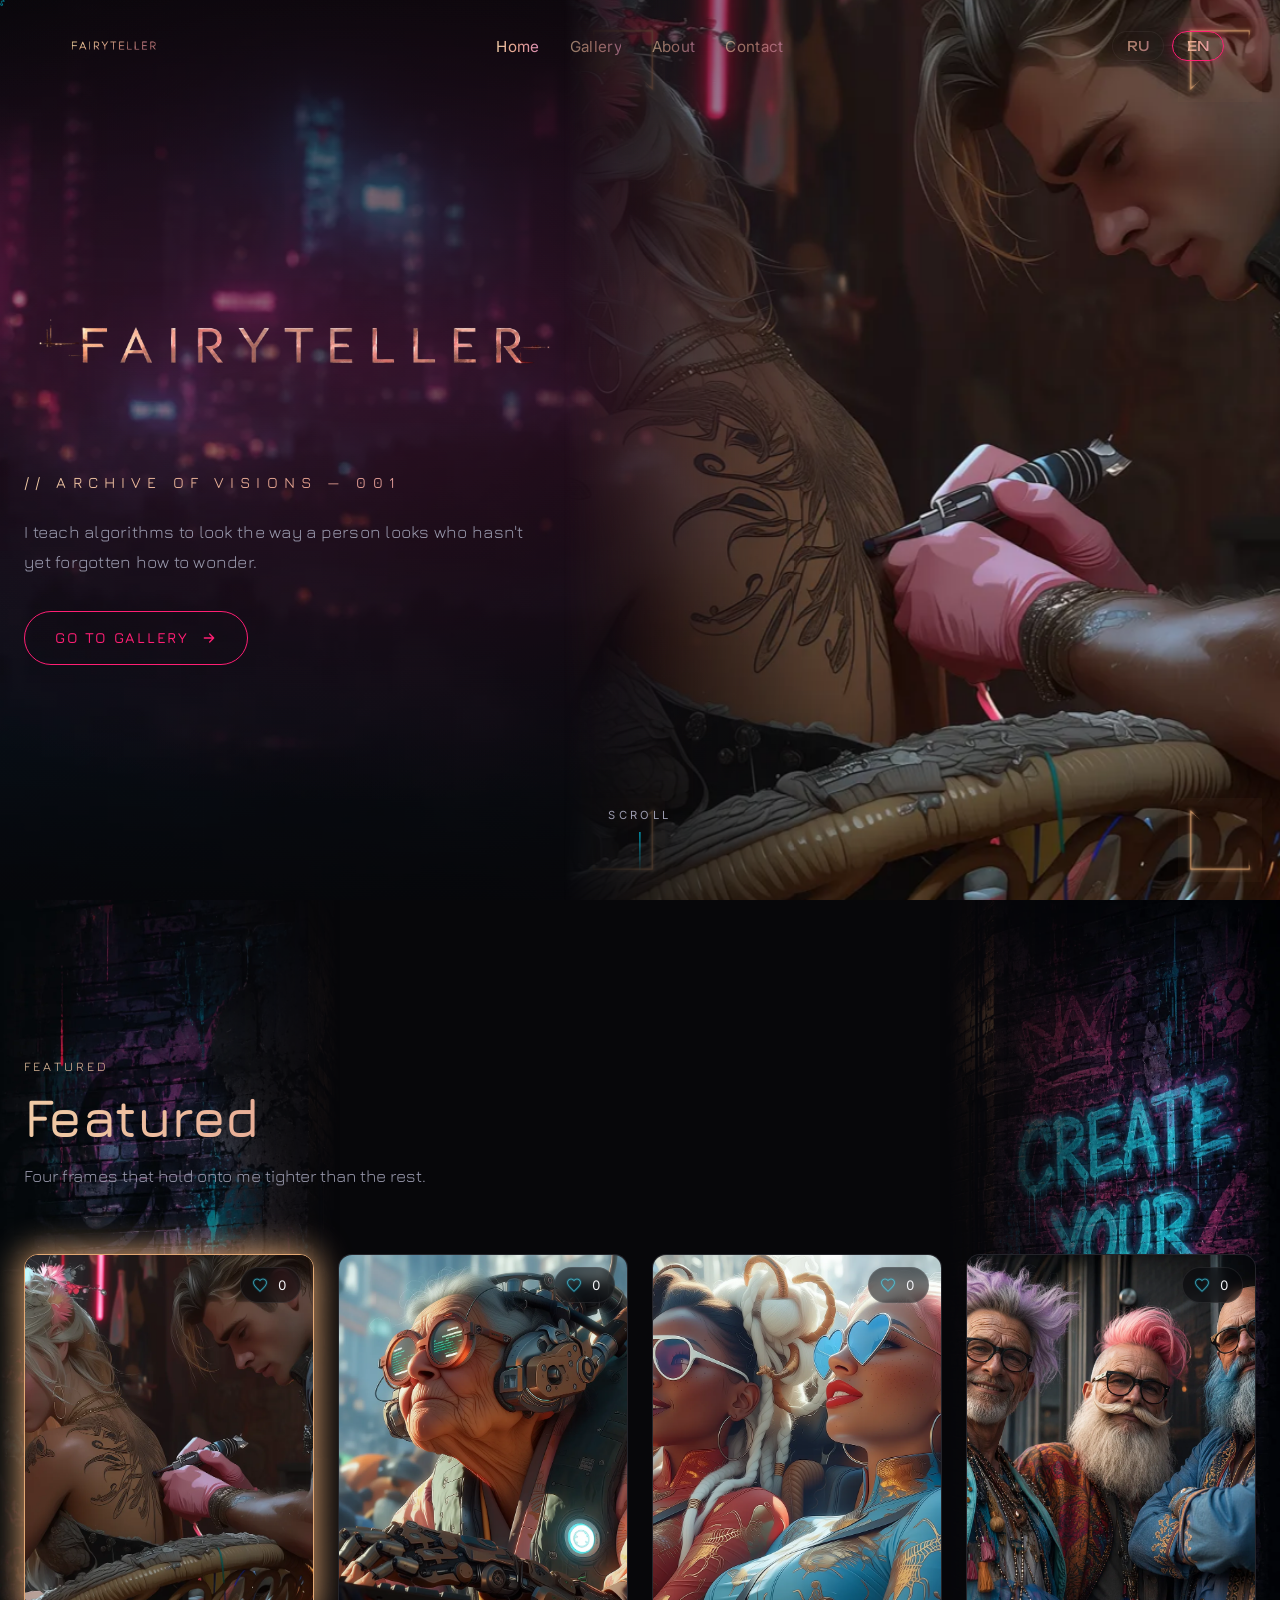
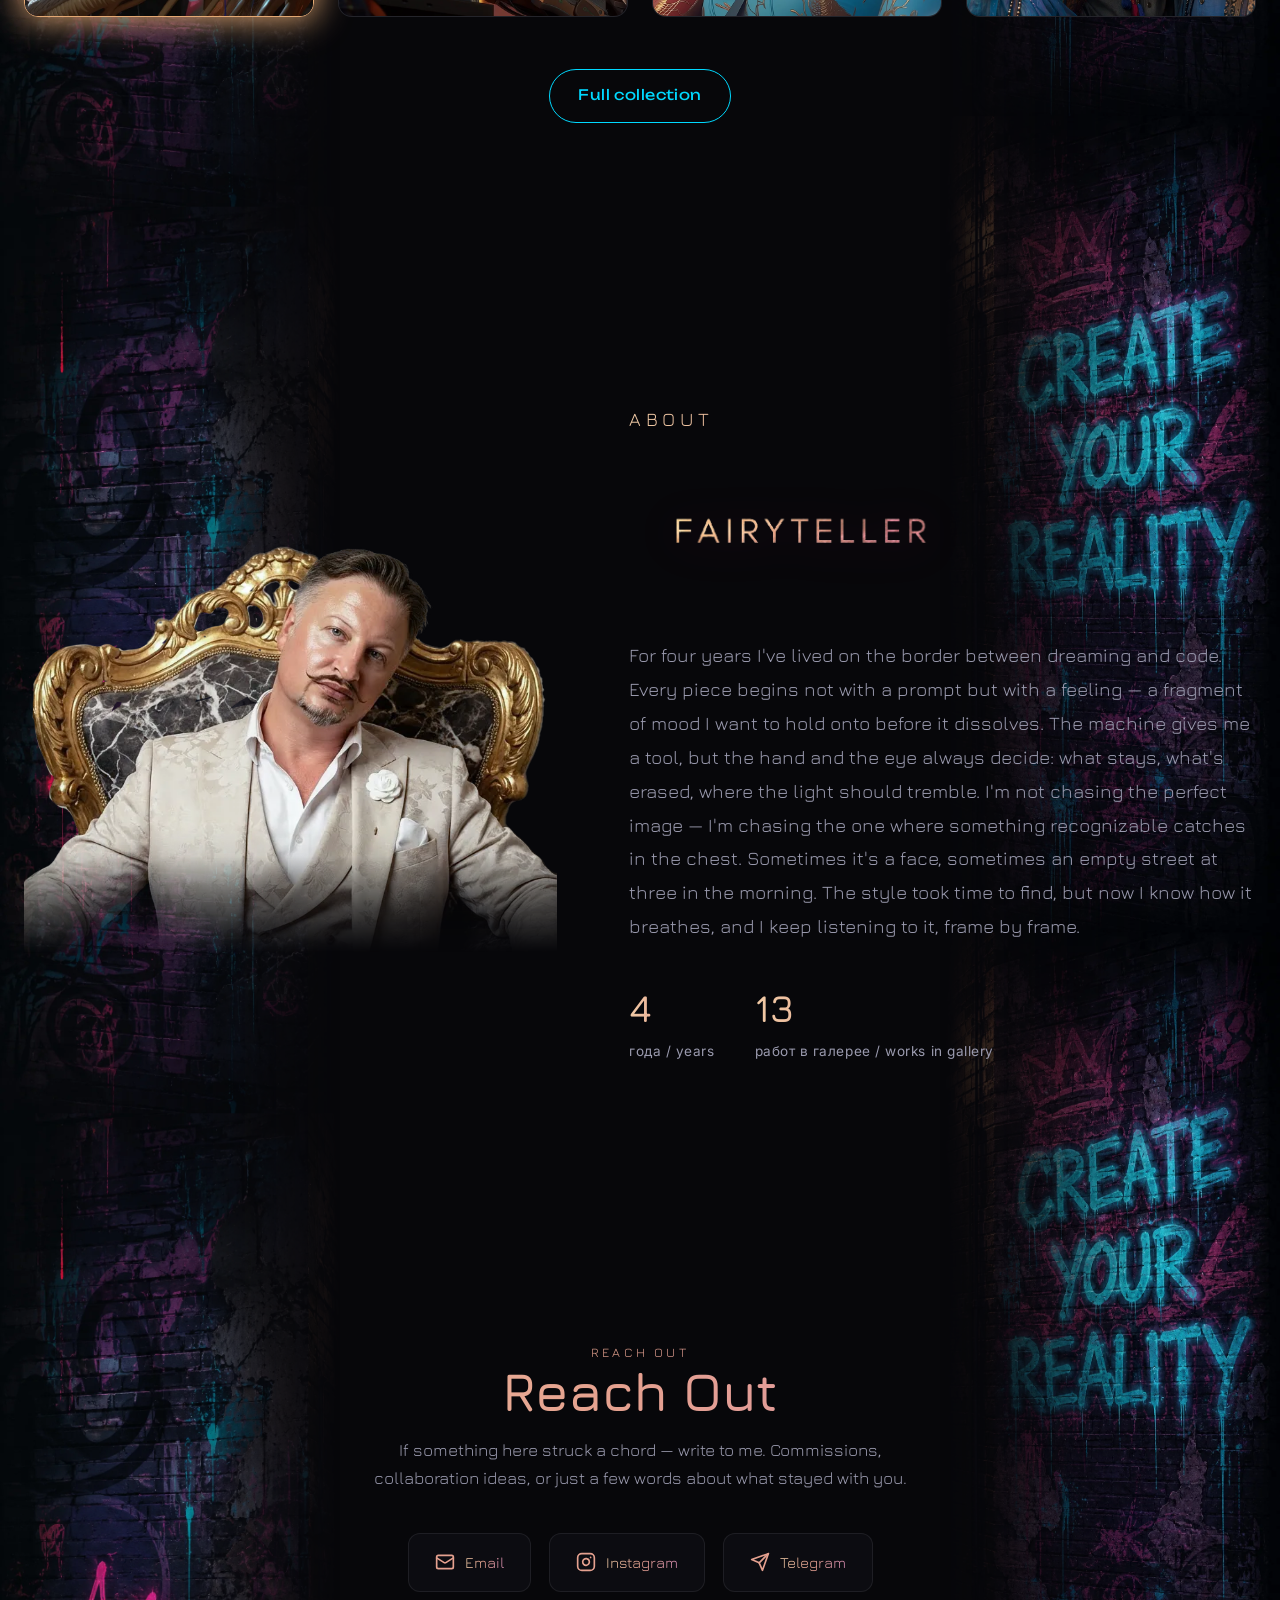
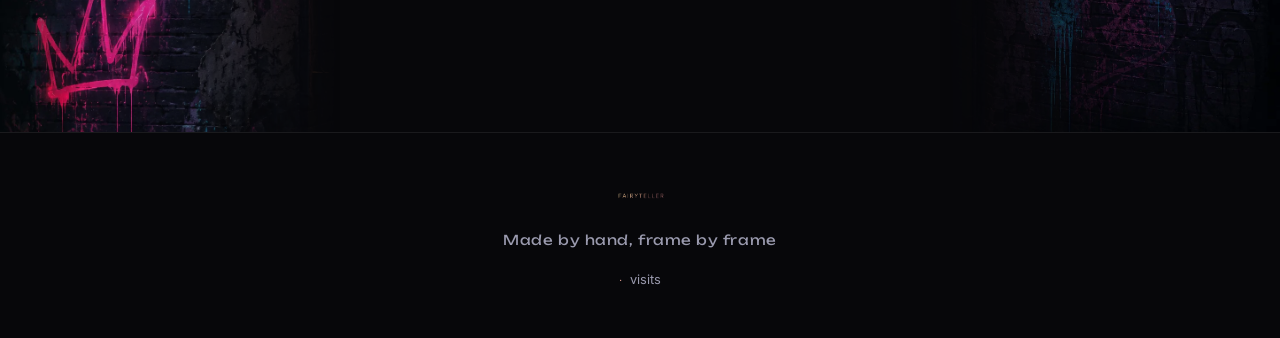
==== index.html @ da387e9c "Default to English for first-time visitors getLang() now falls back to "en" instead of "ru" when no " ====
<!DOCTYPE html>
<html lang="en">
<head>
  <meta charset="UTF-8">
  <meta name="viewport" content="width=device-width, initial-scale=1.0">
  <title>Fairyteller — архив снов на стыке человека и машины</title>
  <meta name="description" content="Портфолио AI-художника Fairyteller. Киберпанк-портреты, в которых нежность оказалась сильнее неона.">

  <!-- Open Graph / соцсети -->
  <meta property="og:type" content="website">
  <meta property="og:site_name" content="Fairyteller">
  <meta property="og:title" content="Fairyteller — архив снов на стыке человека и машины">
  <meta property="og:description" content="Портфолио AI-художника Fairyteller. Киберпанк-портреты, в которых нежность оказалась сильнее неона.">
  <meta property="og:url" content="https://alexsheva-79.github.io/FAIRYTELLER-SITE/">
  <meta property="og:image" content="https://alexsheva-79.github.io/FAIRYTELLER-SITE/assets/og-image.jpg">
  <meta property="og:image:width" content="1200">
  <meta property="og:image:height" content="630">
  <meta property="og:locale" content="ru_RU">
  <meta property="og:locale:alternate" content="en_US">
  <meta name="twitter:card" content="summary_large_image">
  <meta name="twitter:title" content="Fairyteller — архив снов на стыке человека и машины">
  <meta name="twitter:description" content="Портфолио AI-художника Fairyteller. Киберпанк-портреты, в которых нежность оказалась сильнее неона.">
  <meta name="twitter:image" content="https://alexsheva-79.github.io/FAIRYTELLER-SITE/assets/og-image.jpg">

  <link rel="icon" type="image/png" href="assets/logo/logo-clean.png">

  <!-- Шрифты: Unbounded (дисплей) + Inter (текст), с кириллицей -->
  <link rel="preconnect" href="https://fonts.googleapis.com">
  <link rel="preconnect" href="https://fonts.gstatic.com" crossorigin>
  <link href="https://fonts.googleapis.com/css2?family=Unbounded:wght@400;600;700;800&family=Jura:wght@300;400;500;600&family=Inter:wght@400;500;600&display=swap&subset=cyrillic,latin" rel="stylesheet">

  <link rel="stylesheet" href="css/style.css?v=13">
</head>
<body>

  <!-- Прелоадер -->
  <div class="preloader">
    <img src="assets/logo/logo-full.png" alt="Fairyteller">
  </div>

  <!-- Хедер -->
  <header class="header">
    <a class="header__logo" href="index.html"><img src="assets/logo/logo-clean.png" alt="Fairyteller"></a>
    <ul class="nav__links">
      <li><a class="is-active" href="index.html" data-i18n="nav.home">Главная</a></li>
      <li><a href="gallery.html" data-i18n="nav.gallery">Галерея</a></li>
      <li><a href="#about" data-i18n="nav.about">Обо мне</a></li>
      <li><a href="#contact" data-i18n="nav.contact">Контакты</a></li>
    </ul>
    <div class="nav__right">
      <div class="lang">
        <button data-lang="ru">RU</button>
        <span>/</span>
        <button data-lang="en">EN</button>
      </div>
      <button class="burger" aria-label="menu"><span></span><span></span><span></span></button>
    </div>
  </header>

  <!-- Мобильное меню -->
  <div class="mobile-menu">
    <a href="index.html" data-i18n="nav.home">Главная</a>
    <a href="gallery.html" data-i18n="nav.gallery">Галерея</a>
    <a href="#about" data-i18n="nav.about">Обо мне</a>
    <a href="#contact" data-i18n="nav.contact">Контакты</a>
    <div class="lang mobile-menu__lang">
      <button data-lang="ru">RU</button>
      <span>/</span>
      <button data-lang="en">EN</button>
    </div>
  </div>

  <!-- Hero -->
  <section class="hero">
    <div class="hero__bg"></div>
    <div class="hero__banner">
      <!-- слайды из избранного рендерятся в main.js -->
      <span class="hero__corner hero__corner--tl"></span>
      <span class="hero__corner hero__corner--tr"></span>
      <span class="hero__corner hero__corner--bl"></span>
      <span class="hero__corner hero__corner--br"></span>
    </div>
    <div class="container hero__inner">
      <div class="hero__left">
        <img class="hero__logo" src="assets/logo/logo-full.png" alt="Fairyteller">
        <p class="hero__eyebrow" data-i18n="hero.eyebrow">// АРХИВ ВИДЕНИЙ — 001</p>
        <p class="hero__sub" data-i18n="hero.sub">Я учу алгоритмы смотреть так, как смотрит человек, который ещё не разучился удивляться.</p>
        <a class="hero__cta" href="gallery.html">
          <span data-i18n="hero.cta">Перейти в галерею</span>
          <svg viewBox="0 0 24 24" fill="none" stroke="currentColor" stroke-width="2" stroke-linecap="round" stroke-linejoin="round"><path d="M5 12h14M13 6l6 6-6 6"/></svg>
        </a>
      </div>
    </div>
    <div class="scroll-hint">scroll</div>
  </section>

  <!-- Блок после hero: сквозной фон-стены (bg-left / bg-right) на showcase + about + contact -->
  <div class="walls side-walls">

  <!-- Showcase -->
  <section class="section showcase">
    <div class="container">
      <div class="section__head reveal">
        <p class="eyebrow" data-i18n="showcase.title">Избранное</p>
        <h2 class="section-title" data-i18n="showcase.title">Избранное</h2>
        <p data-i18n="showcase.sub">Четыре кадра, которые держат меня крепче остальных.</p>
      </div>
      <div class="showcase__grid"><!-- карточки рендерятся из works.js --></div>
      <div class="showcase__more reveal">
        <a class="btn-ghost" href="gallery.html" data-i18n="showcase.all">Вся коллекция</a>
      </div>
    </div>
  </section>

  <!-- About -->
  <section class="section" id="about">
    <div class="container about__grid">
      <div class="about__portrait reveal">
        <img src="assets/portrait/artist.webp" alt="Fairyteller">
      </div>
      <div class="about__body reveal">
        <p class="eyebrow" data-i18n="about.title">О художнике</p>
        <img class="about__logo" src="assets/logo/logo-clean.png" alt="Fairyteller">
        <p data-i18n="about.body"></p>
        <div class="about__stats">
          <div class="about__stat">
            <div class="num"><span data-count="4">4</span></div>
            <div class="lbl">года / years</div>
          </div>
          <div class="about__stat">
            <div class="num"><span data-count="13">13</span></div>
            <div class="lbl">работ в галерее / works in gallery</div>
          </div>
        </div>
      </div>
    </div>
  </section>

  <!-- Contact -->
  <section class="section contact" id="contact">
    <div class="container">
      <div class="reveal">
        <p class="eyebrow" data-i18n="contact.title">Найти меня</p>
        <h2 class="section-title" data-i18n="contact.title">Найти меня</h2>
        <p class="contact__desc" data-i18n="contact.desc">Если что-то здесь отозвалось — напишите.</p>
      </div>
      <div class="contact__links reveal">
        <a class="contact__link" href="mailto:alexsheva79@gmail.com">
          <svg viewBox="0 0 24 24" fill="none" stroke-width="2" stroke-linecap="round" stroke-linejoin="round"><rect x="2" y="4" width="20" height="16" rx="2"/><path d="m22 7-8.97 5.7a1.94 1.94 0 0 1-2.06 0L2 7"/></svg>
          <span data-i18n="contact.email">Почта</span>
        </a>
        <a class="contact__link" href="https://www.instagram.com/fairyteller_art/" target="_blank" rel="noopener">
          <svg viewBox="0 0 24 24" fill="none" stroke-width="2" stroke-linecap="round" stroke-linejoin="round"><rect x="2" y="2" width="20" height="20" rx="5"/><path d="M16 11.37A4 4 0 1 1 12.63 8 4 4 0 0 1 16 11.37z"/><line x1="17.5" y1="6.5" x2="17.51" y2="6.5"/></svg>
          <span data-i18n="contact.instagram">Instagram</span>
        </a>
        <a class="contact__link" href="https://t.me/fairytellerart" target="_blank" rel="noopener">
          <svg viewBox="0 0 24 24" fill="none" stroke-width="2" stroke-linecap="round" stroke-linejoin="round"><path d="m22 2-7 20-4-9-9-4Z"/><path d="M22 2 11 13"/></svg>
          <span data-i18n="contact.telegram">Telegram</span>
        </a>
      </div>
    </div>
  </section>

  </div><!-- /.walls -->

  <!-- Footer -->
  <footer class="footer">
    <div class="footer__logo"><img src="assets/logo/logo-clean.png" alt="Fairyteller"></div>
    <p class="footer__tagline" data-i18n="footer.tagline">Сделано вручную, кадр за кадром</p>
    <p class="footer__visits"><span class="vnum">·</span> <span data-i18n="visits.label">визитов</span></p>
  </footer>

  <script src="js/works.js?v=13"></script>
  <script src="js/i18n.js?v=13"></script>
  <script src="js/supabase.js?v=13"></script>
  <script src="js/main.js?v=13"></script>
</body>
</html>
---- css/style.css ----
/* ============================================================
   Fairyteller — основные стили
   Неон-розовый #ff1f74 + электро-циан #00d9ff на глубоком чёрном.
   Киберпанк / стрит-арт, сбалансированно.
   ============================================================ */

:root {
  --bg:        #07070a;
  --bg-2:      #0d0d12;
  --bg-card:   #111118;
  --pink:      #ff1f74;
  --cyan:      #00d9ff;
  --gold:      #e3a873;   /* акцент рамки showcase (розово-золотой в тон лого) */
  --text:      #f4f4f8;
  --muted:     #9a9aae;
  --line:      rgba(255, 255, 255, 0.08);

  /* градиент логотипа (медно-розовый) — для текста в тон лого */
  --logo-grad: linear-gradient(90deg, #f1cba6, #e5a18f 48%, #d98fb2);

  --pink-glow: 0 0 18px rgba(255, 31, 116, 0.55);
  --cyan-glow: 0 0 18px rgba(0, 217, 255, 0.5);

  --font-display: "Unbounded", system-ui, sans-serif;
  --font-body:    "Inter", system-ui, sans-serif;

  --maxw: 1280px;
  --ease: cubic-bezier(0.22, 1, 0.36, 1);
}

/* ---------- reset ---------- */
*, *::before, *::after { box-sizing: border-box; margin: 0; padding: 0; }

html { scroll-behavior: smooth; }

body {
  background: var(--bg);
  color: var(--text);
  font-family: var(--font-body);
  font-size: 17px;
  line-height: 1.65;
  overflow-x: hidden;
  -webkit-font-smoothing: antialiased;
}

img { display: block; max-width: 100%; }
a { color: inherit; text-decoration: none; }
button { font-family: inherit; cursor: pointer; border: none; background: none; color: inherit; }
ul { list-style: none; }

/* фоновая текстура шума на всём сайте */
body::before {
  content: "";
  position: fixed;
  inset: 0;
  background-image: url("../assets/decor/noise.webp");
  background-size: 320px;
  opacity: 0.04;
  pointer-events: none;
  z-index: 1;
  mix-blend-mode: screen;
}

.container { width: min(100% - 48px, var(--maxw)); margin-inline: auto; }

/* ---------- утилиты ---------- */
/* текст в цвет логотипа (медно-розовый градиент) */
.fx-logo-text {
  background: var(--logo-grad);
  -webkit-background-clip: text; background-clip: text;
  color: transparent;
}

.eyebrow {
  font-family: var(--font-display);
  font-size: 0.8rem;
  letter-spacing: 0.25em;
  text-transform: uppercase;
  color: var(--cyan);
  text-shadow: var(--cyan-glow);
}

.section-title {
  font-family: var(--font-display);
  font-weight: 700;
  font-size: clamp(2rem, 5vw, 3.4rem);
  line-height: 1.05;
  letter-spacing: -0.01em;
}

.section { position: relative; padding: clamp(64px, 12vw, 140px) 0; z-index: 2; }

/* ============================================================
   Хедер
   ============================================================ */
.header {
  position: fixed;
  top: 0; left: 0; right: 0;
  z-index: 100;
  display: flex;
  align-items: center;
  justify-content: space-between;
  padding: 18px clamp(24px, 5vw, 56px);
  transition: background 0.4s var(--ease), backdrop-filter 0.4s var(--ease);
}
.header.is-scrolled {
  background: rgba(7, 7, 10, 0.72);
  backdrop-filter: blur(14px);
  border-bottom: 1px solid var(--line);
}
.header__logo img { height: clamp(40px, 5vw, 56px); width: auto; }

/* навигация по центру хедера, в цвет лого; активный пункт ярче */
.nav__links {
  position: absolute;
  left: 50%; top: 50%;
  transform: translate(-50%, -50%);
  display: flex; gap: 30px;
}
.nav__links a {
  font-size: 0.95rem;
  letter-spacing: 0.02em;
  position: relative;
  padding: 4px 0;
  background: var(--logo-grad);
  -webkit-background-clip: text; background-clip: text;
  color: transparent;
  opacity: 0.6;
  transition: opacity 0.25s var(--ease);
}
.nav__links a::after {
  content: "";
  position: absolute;
  left: 0; bottom: 0;
  width: 0; height: 2px;
  background: var(--pink);
  box-shadow: var(--pink-glow);
  transition: width 0.3s var(--ease);
}
.nav__links a.is-active { opacity: 1; }
.nav__links a:hover { opacity: 1; }
.nav__links a:hover::after { width: 100%; }

/* правая группа хедера: язык + бургер */
.nav__right { display: flex; align-items: center; gap: 24px; }

/* переключатель языка — в цвет лого, активный язык ярче */
.lang { display: flex; align-items: center; gap: 8px; font-family: var(--font-display); font-size: 0.8rem; }
/* обводка-пилюля в стиле hero__cta: активный язык — розовая обводка + свечение,
   неактивный — тонкая нейтральная обводка, текст в тон лого чуть притушен */
.lang button {
  padding: 6px 14px;
  border: 1px solid var(--line);
  border-radius: 100px;
  background: var(--logo-grad);
  -webkit-background-clip: text; background-clip: text;
  color: transparent;
  opacity: 0.7;
  transition: opacity 0.25s var(--ease), border-color 0.25s var(--ease), box-shadow 0.25s var(--ease);
}
.lang button.is-active {
  opacity: 1;
  border-color: var(--pink);
  box-shadow: 0 0 14px rgba(255, 31, 116, 0.35);
}
.lang button:hover { opacity: 1; }
/* разделитель больше не нужен — язык теперь читается как две отдельные пилюли */
.lang span { display: none; }

/* бургер (мобильное меню) */
.burger { display: none; width: 30px; height: 22px; position: relative; z-index: 120; }
.burger span {
  position: absolute; left: 0; width: 100%; height: 2px;
  background: var(--text); border-radius: 2px;
  transition: transform 0.35s var(--ease), opacity 0.25s var(--ease), top 0.35s var(--ease);
}
.burger span:nth-child(1) { top: 0; }
.burger span:nth-child(2) { top: 10px; }
.burger span:nth-child(3) { top: 20px; }
.burger.is-open span:nth-child(1) { top: 10px; transform: rotate(45deg); background: var(--pink); }
.burger.is-open span:nth-child(2) { opacity: 0; }
.burger.is-open span:nth-child(3) { top: 10px; transform: rotate(-45deg); background: var(--pink); }

/* ============================================================
   Hero
   ============================================================ */
.hero {
  position: relative;
  min-height: 100svh;
  display: flex;
  align-items: center;
  overflow: hidden;
  z-index: 2;
}
.hero__bg {
  position: absolute; inset: 0;
  background: url("../assets/backgrounds/hero-bg.webp") center / cover no-repeat;
  transform: scale(1.08);
  z-index: -2;
  /* parallax-сдвиг проставляется в main.js/initParallax() при скролле (JS переопределяет transform целиком, включая scale) */
  will-change: transform;
}
/* фон-небоскрёбы гаснет к центру, чтобы не спорить с баннером справа */
.hero__bg::after {
  content: "";
  position: absolute; inset: 0;
  background:
    radial-gradient(ellipse at 30% 40%, rgba(255, 31, 116, 0.15), transparent 55%),
    linear-gradient(90deg, rgba(7,7,10,0.35) 0%, rgba(7,7,10,0.65) 38%, var(--bg) 66%, var(--bg) 100%),
    linear-gradient(180deg, var(--bg) 0%, transparent 22%, transparent 78%, var(--bg) 100%);
}
.hero__inner {
  position: relative; z-index: 2;
}
.hero__left { max-width: 600px; }

/* большой логотип в hero (версия со скобками) */
.hero__logo {
  width: clamp(300px, 42vw, 600px);
  height: auto;
  margin-bottom: 20px;
  filter: drop-shadow(0 6px 34px rgba(255, 31, 116, 0.22));
}

/* надпись под лого — тонкий геометрический шрифт + медно-розовый градиент в тон логотипу */
.hero__eyebrow {
  font-family: "Jura", var(--font-body);
  font-weight: 500;
  font-size: clamp(0.78rem, 1.2vw, 0.98rem);
  letter-spacing: 0.4em;
  text-transform: uppercase;
  background: var(--logo-grad);
  -webkit-background-clip: text; background-clip: text;
  color: transparent;
  margin-bottom: 22px;
}

/* подзаголовок — тот же шрифт, меньше размером */
.hero__sub {
  font-family: "Jura", var(--font-body);
  font-weight: 400;
  font-size: clamp(0.95rem, 1.35vw, 1.12rem);
  letter-spacing: 0.015em;
  color: var(--muted);
  max-width: 500px;
  line-height: 1.72;
}

/* старый стиль заголовка оставлен на случай переиспользования вне hero */
.hero__title { font-family: var(--font-display); font-weight: 800; text-transform: uppercase; }
.hero__title .slash { color: var(--pink); text-shadow: var(--pink-glow); }

/* CTA — контурная кнопка со стрелкой (по макету) */
.hero__cta {
  position: relative;
  overflow: hidden;
  display: inline-flex;
  align-items: center;
  gap: 12px;
  margin-top: 34px;
  padding: 14px 30px;
  font-family: "Jura", var(--font-body);
  font-weight: 600;
  font-size: 0.92rem;
  letter-spacing: 0.12em;
  text-transform: uppercase;
  color: var(--pink);
  background: transparent;
  border: 1.5px solid var(--pink);
  border-radius: 100px;
  transition: background 0.3s var(--ease), box-shadow 0.3s var(--ease), transform 0.3s var(--ease);
}
.hero__cta:hover { background: rgba(255,31,116,0.1); box-shadow: var(--pink-glow); transform: translateY(-2px); }
.hero__cta svg { width: 16px; height: 16px; }

/* баннер из избранных работ — без рамки, правый край экрана, левый край растворяется в фон */
.hero__banner {
  position: absolute;
  top: 0; right: 0; bottom: 0;
  width: 56%;
  z-index: 0;
  -webkit-mask-image: linear-gradient(90deg, transparent 0%, rgba(0,0,0,0.5) 18%, black 42%);
  mask-image: linear-gradient(90deg, transparent 0%, rgba(0,0,0,0.5) 18%, black 42%);
}
.hero__slide {
  position: absolute; inset: 0;
  opacity: 0;
  transition: opacity 1.2s var(--ease);
}
.hero__slide.is-active { opacity: 1; }
.hero__slide img {
  width: 100%; height: 100%; object-fit: cover;
  transform: scale(1);
  will-change: transform;
}
/* Ken Burns: медленный зум длиннее времени показа слайда (9s vs 4.5s смены),
   чтобы движение не успевало «дёргаться» об конец анимации при кроссфейде.
   Чётные/нечётные слайды зумят в разные точки — лёгкая вариативность. */
.hero__slide.is-active:nth-child(odd) img { animation: kenburns-a 9s linear forwards; }
.hero__slide.is-active:nth-child(even) img { animation: kenburns-b 9s linear forwards; }
@keyframes kenburns-a { from { transform: scale(1) translate(0, 0); } to { transform: scale(1.12) translate(-1.5%, -1%); } }
@keyframes kenburns-b { from { transform: scale(1) translate(0, 0); } to { transform: scale(1.12) translate(1.5%, 1%); } }

/* уголки-скобки баннера — перекрашиваются в акцент текущей работы (см. main.js) */
.hero__corner {
  position: absolute;
  width: 84px; height: 84px;
  z-index: 3;
  -webkit-mask: url("../assets/decor/corner-bracket.webp") center / contain no-repeat;
  mask: url("../assets/decor/corner-bracket.webp") center / contain no-repeat;
  background: var(--cyan);
  transition: background 0.8s var(--ease);
}
.hero__corner--tl { top: 18px; left: 18px; }
.hero__corner--tr { top: 18px; right: 18px; transform: scaleX(-1); }
.hero__corner--bl { bottom: 18px; left: 18px; transform: scaleY(-1); }
.hero__corner--br { bottom: 18px; right: 18px; transform: scale(-1, -1); }

/* ============================================================
   Intro-последовательность: hero проявляется после прелоадера
   (body.intro-ready добавляется в main.js/initPreloader). Уголки-скобки
   анимируются только по opacity — их transform уже занят зеркалированием.
   ============================================================ */
.hero__logo, .hero__eyebrow, .hero__sub, .hero__cta {
  opacity: 0;
  transform: translateY(24px);
  transition: opacity 0.8s var(--ease), transform 0.8s var(--ease);
}
.hero__banner { opacity: 0; transition: opacity 1.1s var(--ease); }
.hero__corner { opacity: 0; }

body.intro-ready .hero__logo    { opacity: 1; transform: none; transition-delay: 0.1s; }
body.intro-ready .hero__eyebrow { opacity: 1; transform: none; transition-delay: 0.3s; }
body.intro-ready .hero__sub     { opacity: 1; transform: none; transition-delay: 0.42s; }
body.intro-ready .hero__cta     { opacity: 1; transform: none; transition-delay: 0.54s; }
body.intro-ready .hero__banner  { opacity: 1; transition-delay: 0.15s; }
body.intro-ready .hero__corner  {
  opacity: 0.9;
  transition: opacity 0.6s var(--ease) 0.5s, background 0.8s var(--ease);
}

.scroll-hint {
  position: absolute;
  bottom: 28px; left: 50%;
  transform: translateX(-50%);
  z-index: 2;
  display: flex; flex-direction: column; align-items: center; gap: 8px;
  font-size: 0.7rem; letter-spacing: 0.3em; text-transform: uppercase;
  color: var(--muted);
}
.scroll-hint::after {
  content: ""; width: 1px; height: 40px;
  background: linear-gradient(var(--cyan), transparent);
  animation: scroll-pulse 2s ease-in-out infinite;
}
@keyframes scroll-pulse { 0%,100%{opacity:.3;transform:scaleY(.6);} 50%{opacity:1;transform:scaleY(1);} }

/* ============================================================
   Секции-заголовки
   ============================================================ */
.section__head { margin-bottom: clamp(36px, 6vw, 64px); max-width: 720px; }
.section__head .section-title { margin-top: 12px; }
.section__head p { margin-top: 16px; color: var(--muted); }

/* ============================================================
   Фон-стены: боковые панели bg-left / bg-right с градиентным затуханием к центру.
   Переиспользуется на главной (showcase+about+contact) и в галерее.
   ============================================================ */
.side-walls {
  position: relative;
  overflow: hidden;
  background: var(--bg);
}
.side-walls::before, .side-walls::after {
  content: "";
  position: absolute; top: 0; bottom: 0;
  width: 340px;
  background-size: 340px auto;
  background-repeat: repeat-y;
  background-position: top center;
  z-index: 0;
  pointer-events: none;
  /* parallax-сдвиг проставляется в main.js/initParallax() при скролле */
  transform: translateY(var(--wall-shift, 0px));
  will-change: transform;
}
.side-walls::before {
  left: 0;
  background-image: url("../assets/backgrounds/bg-left.webp");
  -webkit-mask-image: linear-gradient(90deg, black 0%, black 35%, transparent 100%);
  mask-image: linear-gradient(90deg, black 0%, black 35%, transparent 100%);
}
.side-walls::after {
  right: 0;
  background-image: url("../assets/backgrounds/bg-right.webp");
  -webkit-mask-image: linear-gradient(270deg, black 0%, black 35%, transparent 100%);
  mask-image: linear-gradient(270deg, black 0%, black 35%, transparent 100%);
}
.side-walls > .section { position: relative; z-index: 1; }

/* текст в блоке-стенах главной — шрифт и цвет в тон логотипу (Jura + медно-розовый градиент) */
.walls .eyebrow {
  font-family: "Jura", var(--font-body);
  background: var(--logo-grad);
  -webkit-background-clip: text; background-clip: text;
  color: transparent;
  text-shadow: none;
}
.walls .section-title {
  font-family: "Jura", var(--font-body);
  font-weight: 600;
  background: var(--logo-grad);
  -webkit-background-clip: text; background-clip: text;
  color: transparent;
}
.walls .section__head p,
.walls .about__body p,
.walls .contact__desc {
  font-family: "Jura", var(--font-body);
}

/* ============================================================
   Showcase / карточки работ
   ============================================================ */
.showcase { background: transparent; }
.showcase__grid {
  display: grid;
  grid-template-columns: repeat(4, 1fr);
  gap: clamp(16px, 2vw, 24px);
}
/* showcase-карточки — единый портретный формат, изображение заполняет рамку */
.showcase__grid .work { aspect-ratio: 4 / 5; }
.showcase__grid .work__media { position: absolute; inset: 0; }

.work {
  position: relative;
  border-radius: 14px;
  overflow: hidden;
  background: var(--bg-card);
  border: 1px solid var(--line);
  transition: transform 0.45s var(--ease), border-color 0.45s var(--ease), box-shadow 0.45s var(--ease);
}
.work:hover {
  transform: translateY(-6px);
  border-color: rgba(255, 31, 116, 0.5);
  box-shadow: 0 18px 50px rgba(0,0,0,0.5), 0 0 0 1px rgba(255,31,116,0.25);
}
/* showcase: неоновая рамка/свечение только у работы, показанной сейчас в hero-баннере.
   Цвет берётся из --frame (акцент работы, проставляется в main.js). */
.showcase__grid .work.is-current {
  border-color: var(--frame, var(--cyan));
  box-shadow: 0 0 34px 2px var(--frame, var(--cyan));
}

.work__media { position: relative; overflow: hidden; }
.work__media img {
  width: 100%; height: 100%; object-fit: cover;
  transition: transform 0.7s var(--ease), filter 0.7s var(--ease);
}
.work:hover .work__media img { transform: scale(1.05); }

.work__overlay {
  position: absolute; inset: 0;
  display: flex; flex-direction: column; justify-content: flex-end;
  padding: 20px;
  background: linear-gradient(transparent 40%, rgba(7,7,10,0.85));
  opacity: 0;
  transition: opacity 0.4s var(--ease);
}
.work:hover .work__overlay { opacity: 1; }
.work__title {
  font-family: var(--font-display);
  font-weight: 600;
  font-size: 1.15rem;
  transform: translateY(10px);
  transition: transform 0.4s var(--ease);
}
.work:hover .work__title { transform: translateY(0); }
.work__tags { display: flex; flex-wrap: wrap; gap: 8px; margin-top: 10px; transform: translateY(10px); transition: transform 0.45s var(--ease); }
.work:hover .work__tags { transform: translateY(0); }
.work__tag {
  font-size: 0.72rem;
  letter-spacing: 0.04em;
  padding: 4px 10px;
  border-radius: 100px;
  border: 1px solid rgba(0,217,255,0.4);
  color: var(--cyan);
  background: rgba(0,217,255,0.06);
}

/* бейдж NEW */
.badge-new {
  position: absolute;
  top: 14px; left: 14px;
  z-index: 3;
  font-family: var(--font-display);
  font-size: 0.68rem;
  font-weight: 700;
  letter-spacing: 0.12em;
  padding: 5px 11px;
  color: var(--bg);
  background: var(--logo-grad);
  border-radius: 6px;
  box-shadow: 0 0 14px rgba(229,161,143,0.5);
  animation: badge-pulse 2.4s ease-in-out infinite;
}
@keyframes badge-pulse { 0%,100%{box-shadow:0 0 10px rgba(229,161,143,.45);} 50%{box-shadow:0 0 22px rgba(229,161,143,.85);} }

/* кнопка лайка */
.like {
  position: absolute;
  top: 12px; right: 12px;
  z-index: 3;
  display: flex; align-items: center; gap: 6px;
  padding: 7px 12px 7px 9px;
  border-radius: 100px;
  background: rgba(7,7,10,0.55);
  backdrop-filter: blur(6px);
  border: 1px solid var(--line);
  transition: border-color 0.3s, transform 0.2s;
}
.like:hover { border-color: rgba(255,31,116,0.5); }
.like:active { transform: scale(0.92); }
.like__icon { width: 20px; height: 20px; position: relative; }
.like__icon img { position: absolute; inset: 0; width: 100%; height: 100%; transition: opacity 0.25s, transform 0.25s; }
.like__icon .filled { opacity: 0; transform: scale(0.6); }
.like.is-liked .like__icon .outline { opacity: 0; }
.like.is-liked .like__icon .filled { opacity: 1; transform: scale(1); }
.like__count { font-size: 0.82rem; font-variant-numeric: tabular-nums; color: var(--text); min-width: 12px; }

/* анимация искры при лайке */
.like.spark .like__icon::after {
  content: "";
  position: absolute; inset: -8px;
  border-radius: 50%;
  border: 2px solid var(--pink);
  animation: spark 0.5s var(--ease);
}
@keyframes spark {
  0%   { opacity: 1; transform: scale(0.4); }
  100% { opacity: 0; transform: scale(1.8); }
}

.showcase__more { margin-top: clamp(32px, 5vw, 52px); text-align: center; }
.btn-ghost {
  position: relative;
  overflow: hidden;
  display: inline-flex; align-items: center; gap: 10px;
  padding: 14px 28px;
  font-family: var(--font-display);
  font-size: 0.9rem; letter-spacing: 0.03em;
  border: 1px solid var(--cyan);
  color: var(--cyan);
  border-radius: 100px;
  transition: background 0.3s var(--ease), color 0.3s var(--ease), box-shadow 0.3s var(--ease);
}
.btn-ghost:hover { background: var(--cyan); color: var(--bg); box-shadow: var(--cyan-glow); }

/* ============================================================
   Галерея (gallery.html)
   ============================================================ */
.gallery { padding-top: clamp(120px, 16vw, 180px); }

/* лого вместо дублирующего «Архив» + заголовок/описание в тон лого */
.gallery__logo {
  width: clamp(240px, 30vw, 380px);
  height: auto;
  margin-bottom: 18px;
  filter: drop-shadow(0 4px 22px rgba(255, 31, 116, 0.18));
}
.gallery .section-title {
  font-family: "Jura", var(--font-body);
  font-weight: 600;
  background: var(--logo-grad);
  -webkit-background-clip: text; background-clip: text;
  color: transparent;
}
/* цвет из тёплой части палитры лого — светлее var(--muted), чтобы не тонуть в фактурном фоне-стене */
.gallery .section__head p { font-family: "Jura", var(--font-body); color: #c9ab9c; }

/* фильтр по тегам */
.gallery__filter {
  display: flex; flex-wrap: wrap; gap: 10px;
  margin-bottom: clamp(28px, 5vw, 48px);
}
.chip {
  position: relative;
  overflow: hidden;
  font-size: 0.82rem;
  letter-spacing: 0.02em;
  padding: 8px 16px;
  border-radius: 100px;
  border: 1px solid var(--line);
  color: var(--muted);
  background: var(--bg-card);
  transition: color 0.25s, border-color 0.25s, background 0.25s, box-shadow 0.25s;
}
.chip:hover { color: var(--text); border-color: rgba(229,161,143,0.45); }
.chip.is-active {
  color: var(--bg);
  background: var(--logo-grad);
  border-color: transparent;
  box-shadow: 0 0 16px rgba(229,161,143,0.4);
}

/* masonry через CSS-колонки */
.gallery__grid {
  column-count: 3;
  column-gap: clamp(14px, 2vw, 24px);
}
.gallery__grid .work {
  break-inside: avoid;
  margin-bottom: clamp(14px, 2vw, 24px);
  width: 100%;
  cursor: pointer;
}
.gallery__grid .work.is-hidden { display: none; }

@media (max-width: 980px) { .gallery__grid { column-count: 2; } }
@media (max-width: 560px)  { .gallery__grid { column-count: 1; } }

/* лайтбокс */
.lightbox {
  position: fixed; inset: 0; z-index: 200;
  display: flex; align-items: center; justify-content: center;
  padding: 40px;
  background: rgba(5,5,8,0.92);
  backdrop-filter: blur(8px);
  opacity: 0; visibility: hidden;
  transition: opacity 0.35s var(--ease), visibility 0.35s var(--ease);
}
.lightbox.is-open { opacity: 1; visibility: visible; }
.lightbox__inner {
  position: relative;
  max-width: min(1100px, 92vw);
  max-height: 88vh;
  display: flex; flex-direction: column; gap: 14px;
  transform: scale(0.96);
  transition: transform 0.35s var(--ease);
}
.lightbox.is-open .lightbox__inner { transform: scale(1); }
.lightbox__img {
  max-width: 100%;
  max-height: 76vh;
  object-fit: contain;
  border-radius: 12px;
  border: 1px solid var(--line);
  box-shadow: 0 24px 70px rgba(0,0,0,0.6);
}
.lightbox__meta { display: flex; flex-direction: column; gap: 10px; align-items: center; text-align: center; }
.lightbox__title { font-family: var(--font-display); font-weight: 600; font-size: 1.3rem; }
.lightbox__tags { display: flex; flex-wrap: wrap; gap: 8px; justify-content: center; }
.lightbox__close {
  position: absolute;
  top: -14px; right: -14px;
  width: 44px; height: 44px;
  overflow: hidden;
  display: flex; align-items: center; justify-content: center;
  border-radius: 50%;
  background: var(--pink);
  color: var(--bg);
  font-size: 1.4rem; line-height: 1;
  box-shadow: var(--pink-glow);
  transition: transform 0.2s var(--ease);
}
.lightbox__close:hover { transform: rotate(90deg) scale(1.05); }

/* ============================================================
   About
   ============================================================ */
.about__grid {
  display: grid;
  grid-template-columns: 0.85fr 1fr;
  gap: clamp(32px, 6vw, 72px);
  align-items: center;
}
/* портрет — без рамки и фона, снизу растворяется в прозрачность */
.about__portrait {
  position: relative;
  transform-style: preserve-3d;
  transition: transform 0.2s var(--ease);
}
.about__portrait img {
  width: 100%;
  -webkit-mask-image: linear-gradient(180deg, black 0%, black 78%, transparent 100%);
  mask-image: linear-gradient(180deg, black 0%, black 78%, transparent 100%);
}
/* логотип вместо повторного заголовка «О художнике» */
.about__logo {
  width: clamp(220px, 26vw, 340px);
  height: auto;
  margin: 12px 0 24px;
  filter: drop-shadow(0 4px 22px rgba(255, 31, 116, 0.18));
}
.about__body p { color: var(--muted); font-size: clamp(1rem, 1.6vw, 1.18rem); line-height: 1.8; }
.about__stats { display: flex; gap: 40px; margin-top: 32px; }
.about__stat .num {
  font-family: "Jura", var(--font-body);
  font-weight: 600;
  font-size: 2.4rem;
  background: var(--logo-grad);
  -webkit-background-clip: text; background-clip: text;
  color: transparent;
}
.about__stat .lbl { font-size: 0.85rem; color: var(--muted); letter-spacing: 0.04em; }

/* ============================================================
   Contact
   ============================================================ */
.contact { background: transparent; text-align: center; }
.contact__desc { max-width: 560px; margin: 16px auto 0; color: var(--muted); }
.contact__links {
  display: flex; justify-content: center; flex-wrap: wrap; gap: 18px;
  margin-top: 40px;
}
.contact__link {
  position: relative;
  overflow: hidden;
  display: flex; align-items: center; gap: 10px;
  padding: 16px 26px;
  border: 1px solid var(--line);
  border-radius: 12px;
  background: rgba(17, 17, 24, 0.55);
  font-family: "Jura", var(--font-body);
  font-size: 0.95rem;
  transition: transform 0.3s var(--ease), border-color 0.3s var(--ease), box-shadow 0.3s var(--ease);
}
.contact__link:hover { transform: translateY(-4px); border-color: rgba(255,31,116,0.4); box-shadow: var(--pink-glow); }
/* подпись ссылки — в тон лого */
.contact__link span {
  background: var(--logo-grad);
  -webkit-background-clip: text; background-clip: text;
  color: transparent;
}
.contact__link svg { width: 20px; height: 20px; stroke: #e5a18f; }

/* ============================================================
   Footer
   ============================================================ */
.footer {
  position: relative; z-index: 2;
  padding: 48px 0;
  border-top: 1px solid var(--line);
  display: flex; flex-direction: column; align-items: center; gap: 18px;
  text-align: center;
}
.footer__logo img { height: 30px; opacity: 0.8; }
.footer__tagline { font-family: var(--font-display); font-size: 0.85rem; letter-spacing: 0.04em; color: var(--muted); }
.footer__visits {
  display: inline-flex; align-items: center; gap: 8px;
  font-size: 0.8rem; color: var(--muted);
}
.footer__visits .vnum {
  font-family: "Jura", var(--font-body);
  font-weight: 600;
  font-variant-numeric: tabular-nums;
  background: var(--logo-grad);
  -webkit-background-clip: text; background-clip: text;
  color: transparent;
}

/* ============================================================
   Ripple на кликах (см. initRipple() в main.js)
   ============================================================ */
.ripple {
  position: absolute;
  border-radius: 50%;
  background: rgba(255, 255, 255, 0.45);
  transform: scale(0);
  opacity: 0.6;
  pointer-events: none;
  animation: ripple-anim 0.6s ease-out forwards;
}
@keyframes ripple-anim { to { transform: scale(1); opacity: 0; } }

/* ============================================================
   Мобильное полноэкранное меню
   ============================================================ */
.mobile-menu {
  position: fixed; inset: 0;
  z-index: 110;
  background: rgba(7,7,10,0.97);
  backdrop-filter: blur(10px);
  display: flex; flex-direction: column; align-items: center; justify-content: center;
  gap: 28px;
  opacity: 0; visibility: hidden;
  transition: opacity 0.4s var(--ease), visibility 0.4s var(--ease);
}
.mobile-menu.is-open { opacity: 1; visibility: visible; }
.mobile-menu a {
  font-family: var(--font-display);
  font-size: 1.8rem;
  color: var(--text);
  opacity: 0; transform: translateY(20px);
  transition: opacity 0.4s var(--ease), transform 0.4s var(--ease), color 0.25s;
}
.mobile-menu.is-open a { opacity: 1; transform: translateY(0); }
.mobile-menu a:nth-child(1) { transition-delay: 0.08s; }
.mobile-menu a:nth-child(2) { transition-delay: 0.16s; }
.mobile-menu a:nth-child(3) { transition-delay: 0.24s; }
.mobile-menu a:hover { color: var(--pink); }
/* переключатель языка в мобильном меню (показываем, даже если хедерный .lang скрыт).
   Селектор с двумя классами (0,2,0) перебивает медиа-запрос .lang{display:none} (0,1,0). */
.mobile-menu .mobile-menu__lang {
  display: flex;
  margin-top: 12px;
  opacity: 0; transform: translateY(20px);
  transition: opacity 0.4s var(--ease) 0.32s, transform 0.4s var(--ease) 0.32s;
}
.mobile-menu.is-open .mobile-menu__lang { opacity: 1; transform: translateY(0); }
.mobile-menu__lang button { font-size: 1.1rem; padding: 8px 14px; }

/* ============================================================
   Кастомный курсор (десктоп)
   ============================================================ */
.cursor {
  position: fixed; top: 0; left: 0;
  width: 28px; height: 28px;
  pointer-events: none;
  z-index: 9999;
  transform: translate(-50%, -50%);
  background: url("../assets/ui/cursor.webp") center / contain no-repeat;
  transition: transform 0.12s var(--ease), opacity 0.2s;
  will-change: transform;
}
.cursor.is-hover { background-image: url("../assets/ui/cursor-hover.webp"); transform: translate(-50%, -50%) scale(1.3); }

/* ============================================================
   Прелоадер
   ============================================================ */
.preloader {
  position: fixed; inset: 0; z-index: 9998;
  background: var(--bg);
  display: flex; align-items: center; justify-content: center;
  transition: opacity 0.6s var(--ease), visibility 0.6s var(--ease);
}
.preloader.is-done { opacity: 0; visibility: hidden; }
.preloader img { width: 180px; animation: preload-pulse 1.6s ease-in-out infinite; }
@keyframes preload-pulse { 0%,100%{opacity:.4;filter:drop-shadow(0 0 6px rgba(255,31,116,.3));} 50%{opacity:1;filter:drop-shadow(0 0 22px rgba(255,31,116,.7));} }

/* ============================================================
   Scroll-reveal
   ============================================================ */
.reveal { opacity: 0; transform: translateY(36px); transition: opacity 0.7s var(--ease), transform 0.7s var(--ease); }
.reveal.is-visible { opacity: 1; transform: translateY(0); }

/* ============================================================
   Адаптив
   ============================================================ */
/* планшет — showcase в 2 колонки */
@media (max-width: 980px) {
  .showcase__grid { grid-template-columns: repeat(2, 1fr); }
}

@media (max-width: 860px) {
  .nav__links, .lang { display: none; }
  .burger { display: block; }
  .about__grid { grid-template-columns: 1fr; }

  /* hero складывается в колонку: баннер сверху, текст под ним */
  .hero { flex-direction: column; justify-content: center; padding: 100px 0 40px; }
  .hero__banner {
    position: relative;
    width: 100%;
    aspect-ratio: 16 / 11;
    order: -1;
    -webkit-mask-image: linear-gradient(180deg, black 55%, transparent 100%);
    mask-image: linear-gradient(180deg, black 55%, transparent 100%);
  }
  .hero__inner { order: 1; }
  .hero__logo { width: clamp(260px, 70vw, 420px); }
  .cursor { display: none; }

  /* уголки-скобки баннера — мельче и ближе к краям, чтобы не перекрывали кадр */
  .hero__corner { width: 44px; height: 44px; }
  .hero__corner--tl { top: 8px; left: 8px; }
  .hero__corner--tr { top: 8px; right: 8px; }
  .hero__corner--bl { bottom: 8px; left: 8px; }
  .hero__corner--br { bottom: 8px; right: 8px; }

  /* CTA компактнее на мобильном + прячем scroll-хинт, чтобы не налезал на кнопку */
  .hero__cta { margin-top: 24px; padding: 11px 22px; font-size: 0.78rem; }
  .scroll-hint { display: none; }
}

@media (max-width: 520px) {
  body { font-size: 16px; }
  .container { width: calc(100% - 32px); }
}

/* ============================================================
   prefers-reduced-motion — отключаем анимации
   ============================================================ */
@media (prefers-reduced-motion: reduce) {
  *, *::before, *::after {
    animation-duration: 0.001ms !important;
    animation-iteration-count: 1 !important;
    transition-duration: 0.001ms !important;
    scroll-behavior: auto !important;
  }
  .reveal { opacity: 1; transform: none; }
}
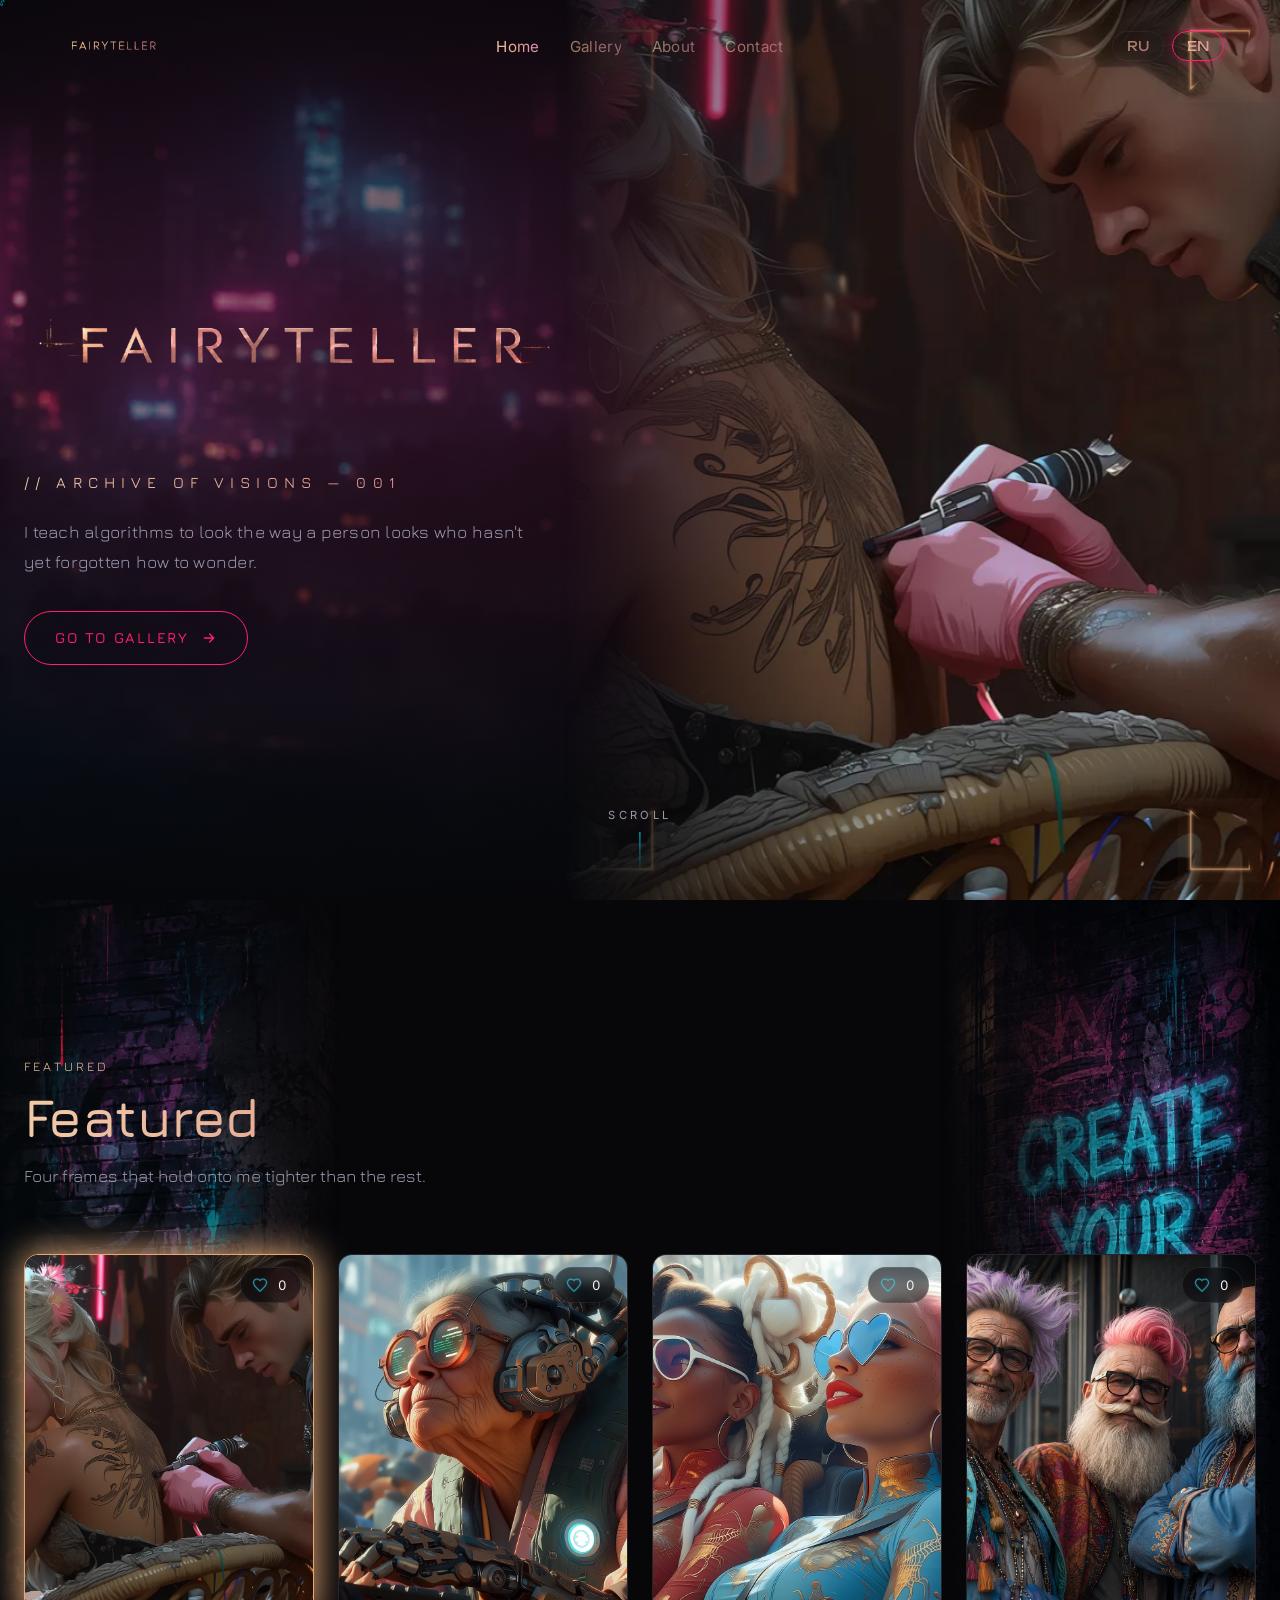
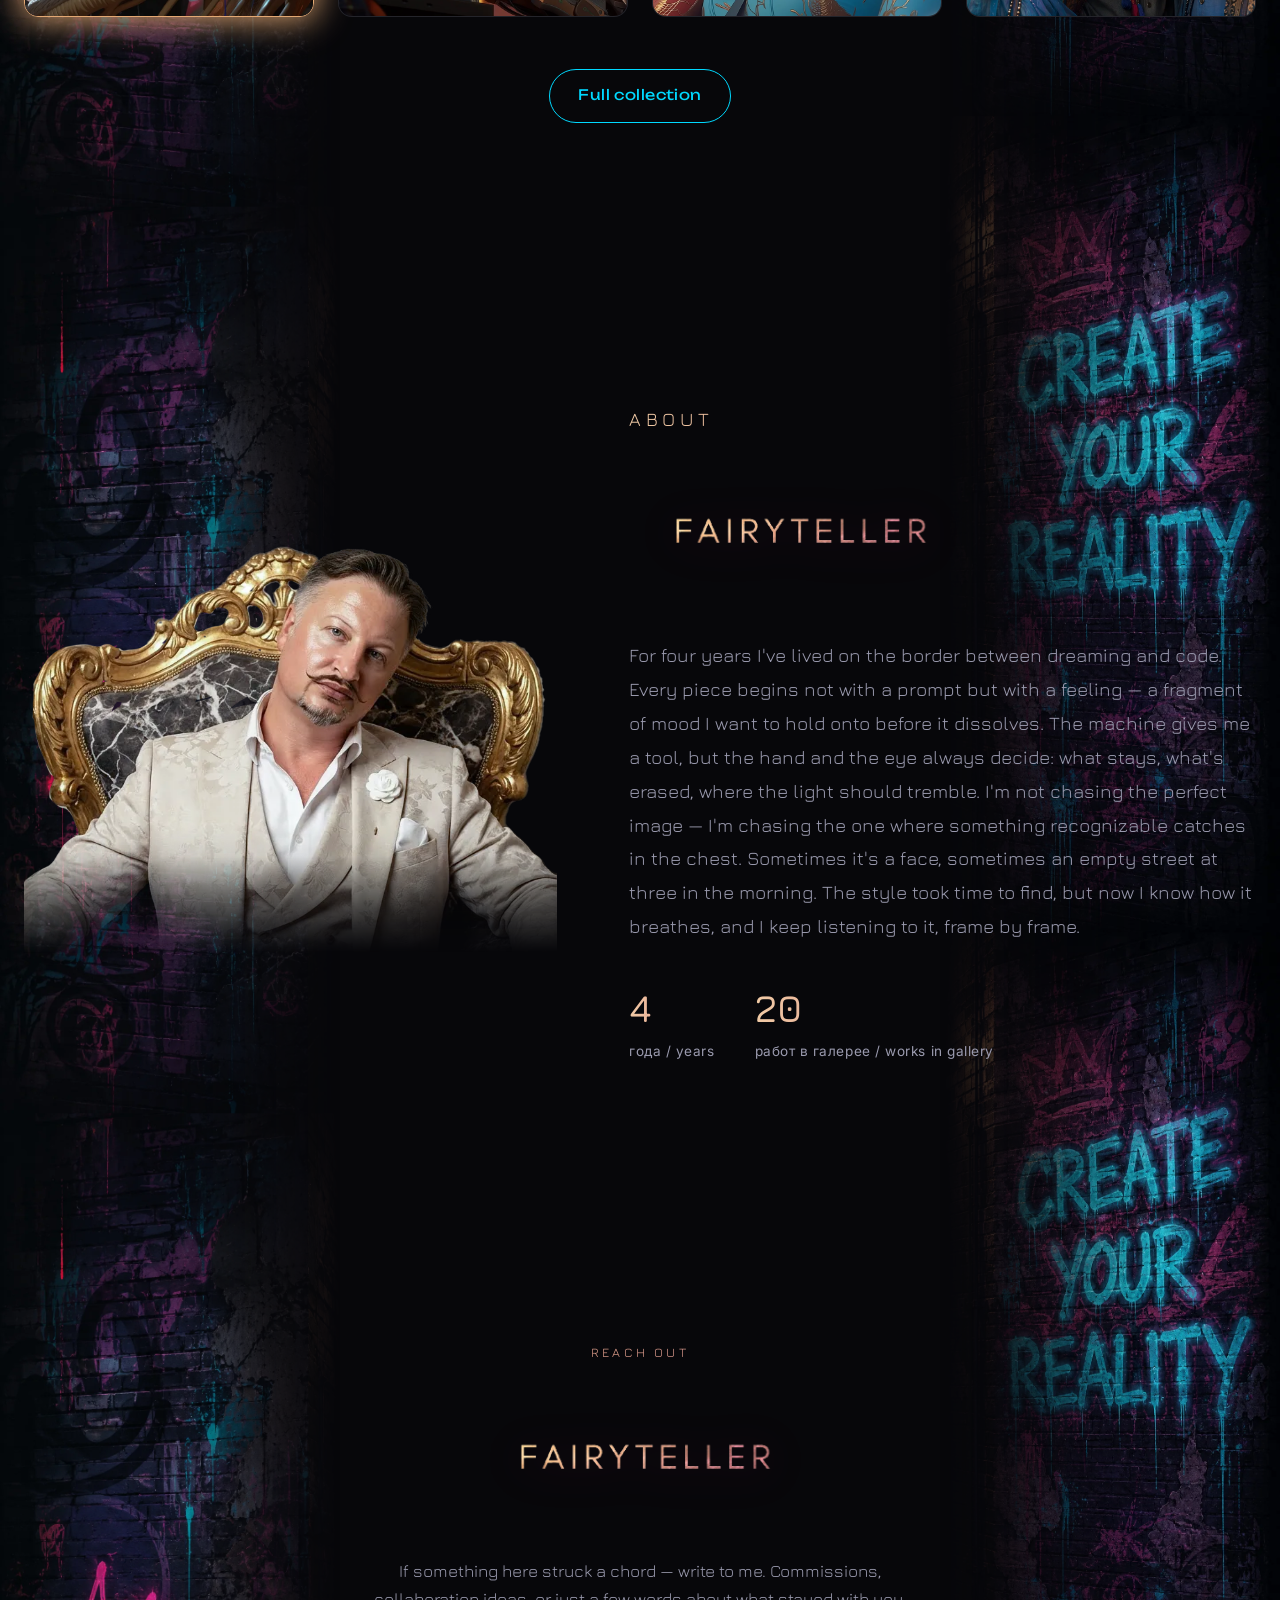
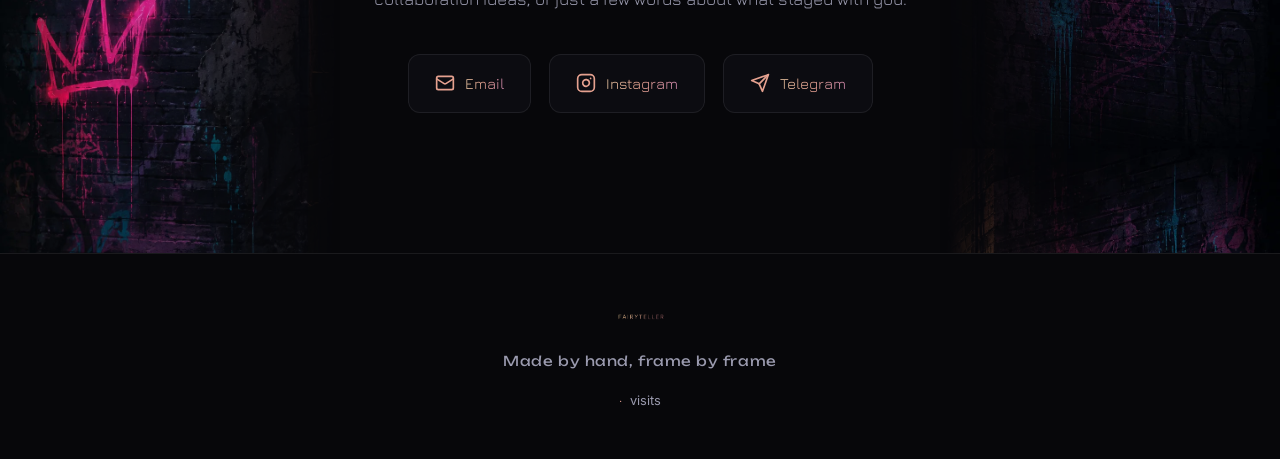
==== commit 40569f71: "Simplify tags to 3 categories, add 7 new works, fix mobile readability and contact duplicate - Reduc" ====
--- a/index.html
+++ b/index.html
@@ -29,7 +29,7 @@
   <link rel="preconnect" href="https://fonts.gstatic.com" crossorigin>
   <link href="https://fonts.googleapis.com/css2?family=Unbounded:wght@400;600;700;800&family=Jura:wght@300;400;500;600&family=Inter:wght@400;500;600&display=swap&subset=cyrillic,latin" rel="stylesheet">
 
-  <link rel="stylesheet" href="css/style.css?v=13">
+  <link rel="stylesheet" href="css/style.css?v=14">
 </head>
 <body>
 
@@ -128,7 +128,7 @@
             <div class="lbl">года / years</div>
           </div>
           <div class="about__stat">
-            <div class="num"><span data-count="13">13</span></div>
+            <div class="num"><span data-count="20">20</span></div>
             <div class="lbl">работ в галерее / works in gallery</div>
           </div>
         </div>
@@ -141,7 +141,7 @@
     <div class="container">
       <div class="reveal">
         <p class="eyebrow" data-i18n="contact.title">Найти меня</p>
-        <h2 class="section-title" data-i18n="contact.title">Найти меня</h2>
+        <img class="contact__logo" src="assets/logo/logo-clean.png" alt="Fairyteller">
         <p class="contact__desc" data-i18n="contact.desc">Если что-то здесь отозвалось — напишите.</p>
       </div>
       <div class="contact__links reveal">
@@ -170,9 +170,9 @@
     <p class="footer__visits"><span class="vnum">·</span> <span data-i18n="visits.label">визитов</span></p>
   </footer>
 
-  <script src="js/works.js?v=13"></script>
-  <script src="js/i18n.js?v=13"></script>
-  <script src="js/supabase.js?v=13"></script>
-  <script src="js/main.js?v=13"></script>
+  <script src="js/works.js?v=14"></script>
+  <script src="js/i18n.js?v=14"></script>
+  <script src="js/supabase.js?v=14"></script>
+  <script src="js/main.js?v=14"></script>
 </body>
 </html>
--- a/css/style.css
+++ b/css/style.css
@@ -578,6 +578,16 @@
 /* цвет из тёплой части палитры лого — светлее var(--muted), чтобы не тонуть в фактурном фоне-стене */
 .gallery .section__head p { font-family: "Jura", var(--font-body); color: #c9ab9c; }
 
+/* на мобильном фон-стена под заголовком/описанием заметнее — подкладываем тёмный scrim для читаемости */
+@media (max-width: 700px) {
+  .gallery .section__head {
+    background: rgba(8, 8, 12, 0.55);
+    border-radius: 16px;
+    padding: 20px 18px;
+    backdrop-filter: blur(2px);
+  }
+}
+
 /* фильтр по тегам */
 .gallery__filter {
   display: flex; flex-wrap: wrap; gap: 10px;
@@ -708,6 +718,13 @@
    Contact
    ============================================================ */
 .contact { background: transparent; text-align: center; }
+/* лого вместо повторного заголовка «Найти меня» */
+.contact__logo {
+  width: clamp(220px, 26vw, 340px);
+  height: auto;
+  margin: 12px auto 0;
+  filter: drop-shadow(0 4px 22px rgba(255, 31, 116, 0.18));
+}
 .contact__desc { max-width: 560px; margin: 16px auto 0; color: var(--muted); }
 .contact__links {
   display: flex; justify-content: center; flex-wrap: wrap; gap: 18px;
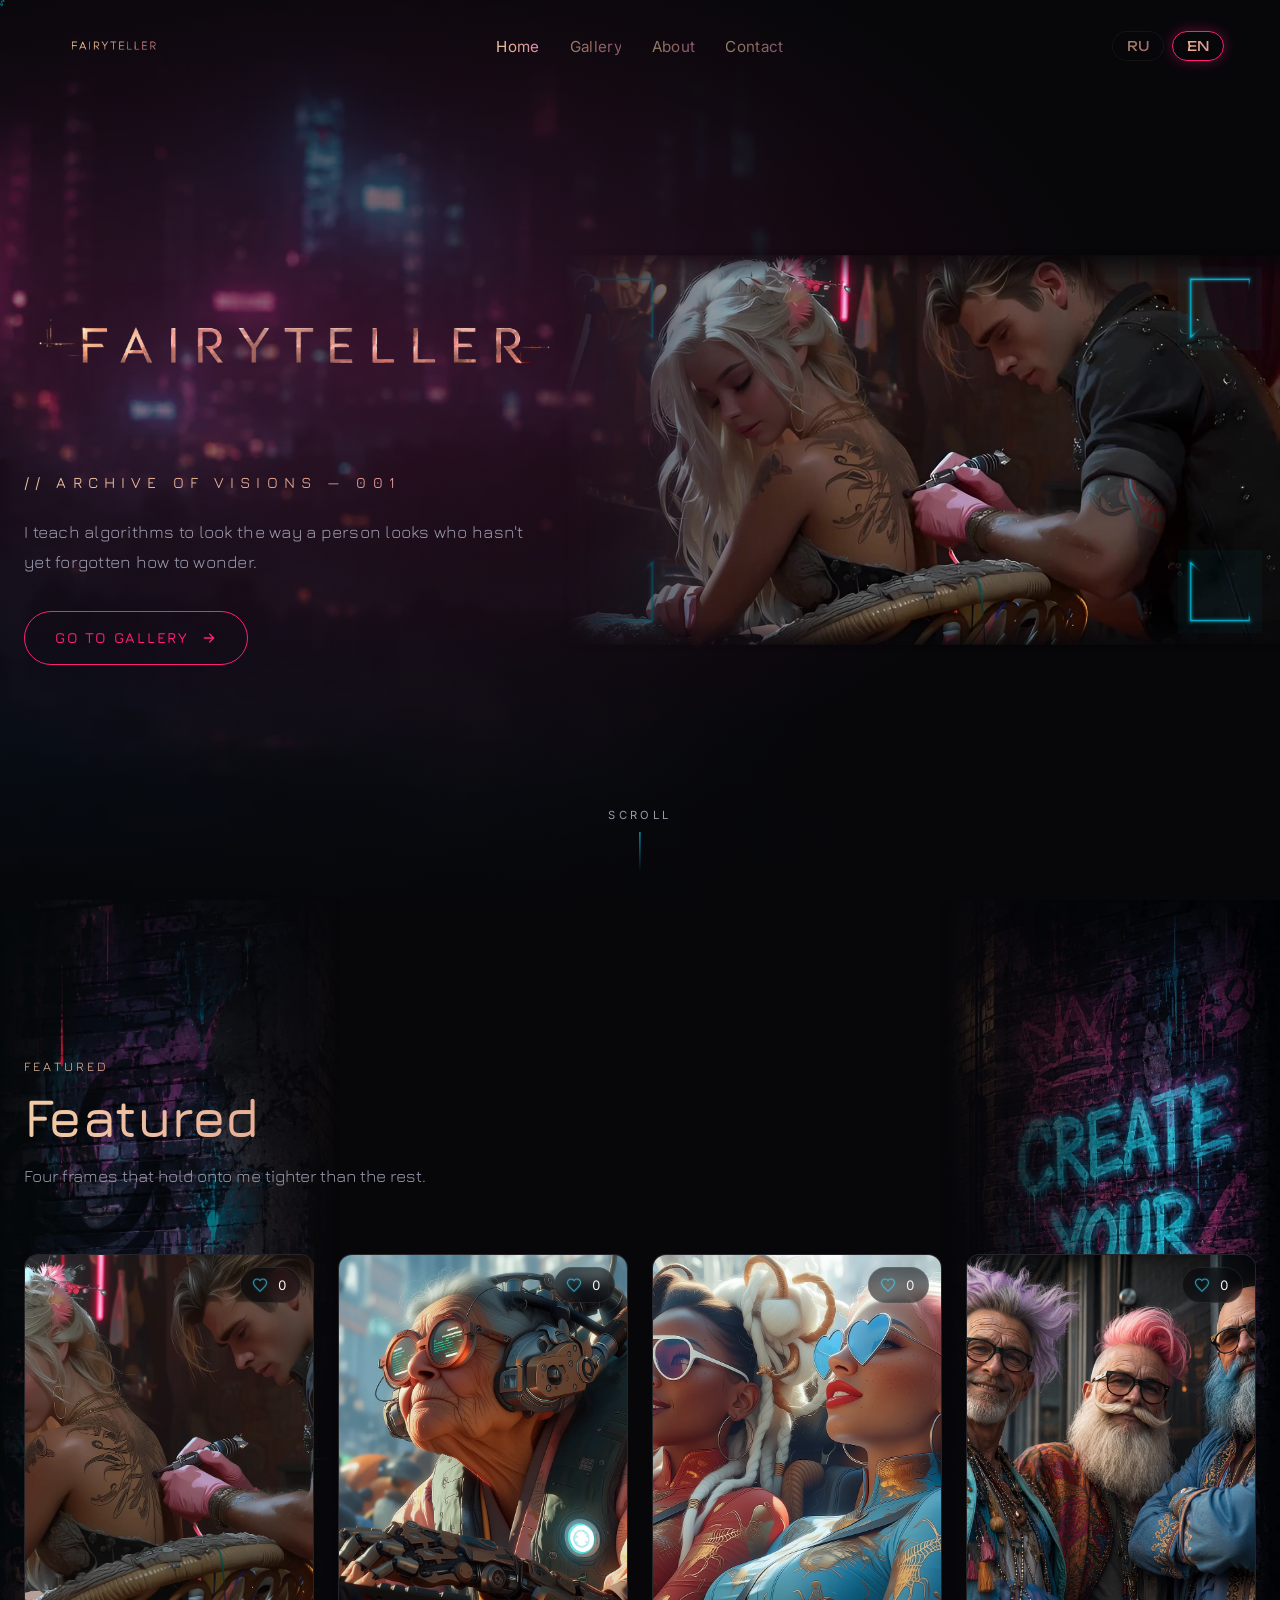
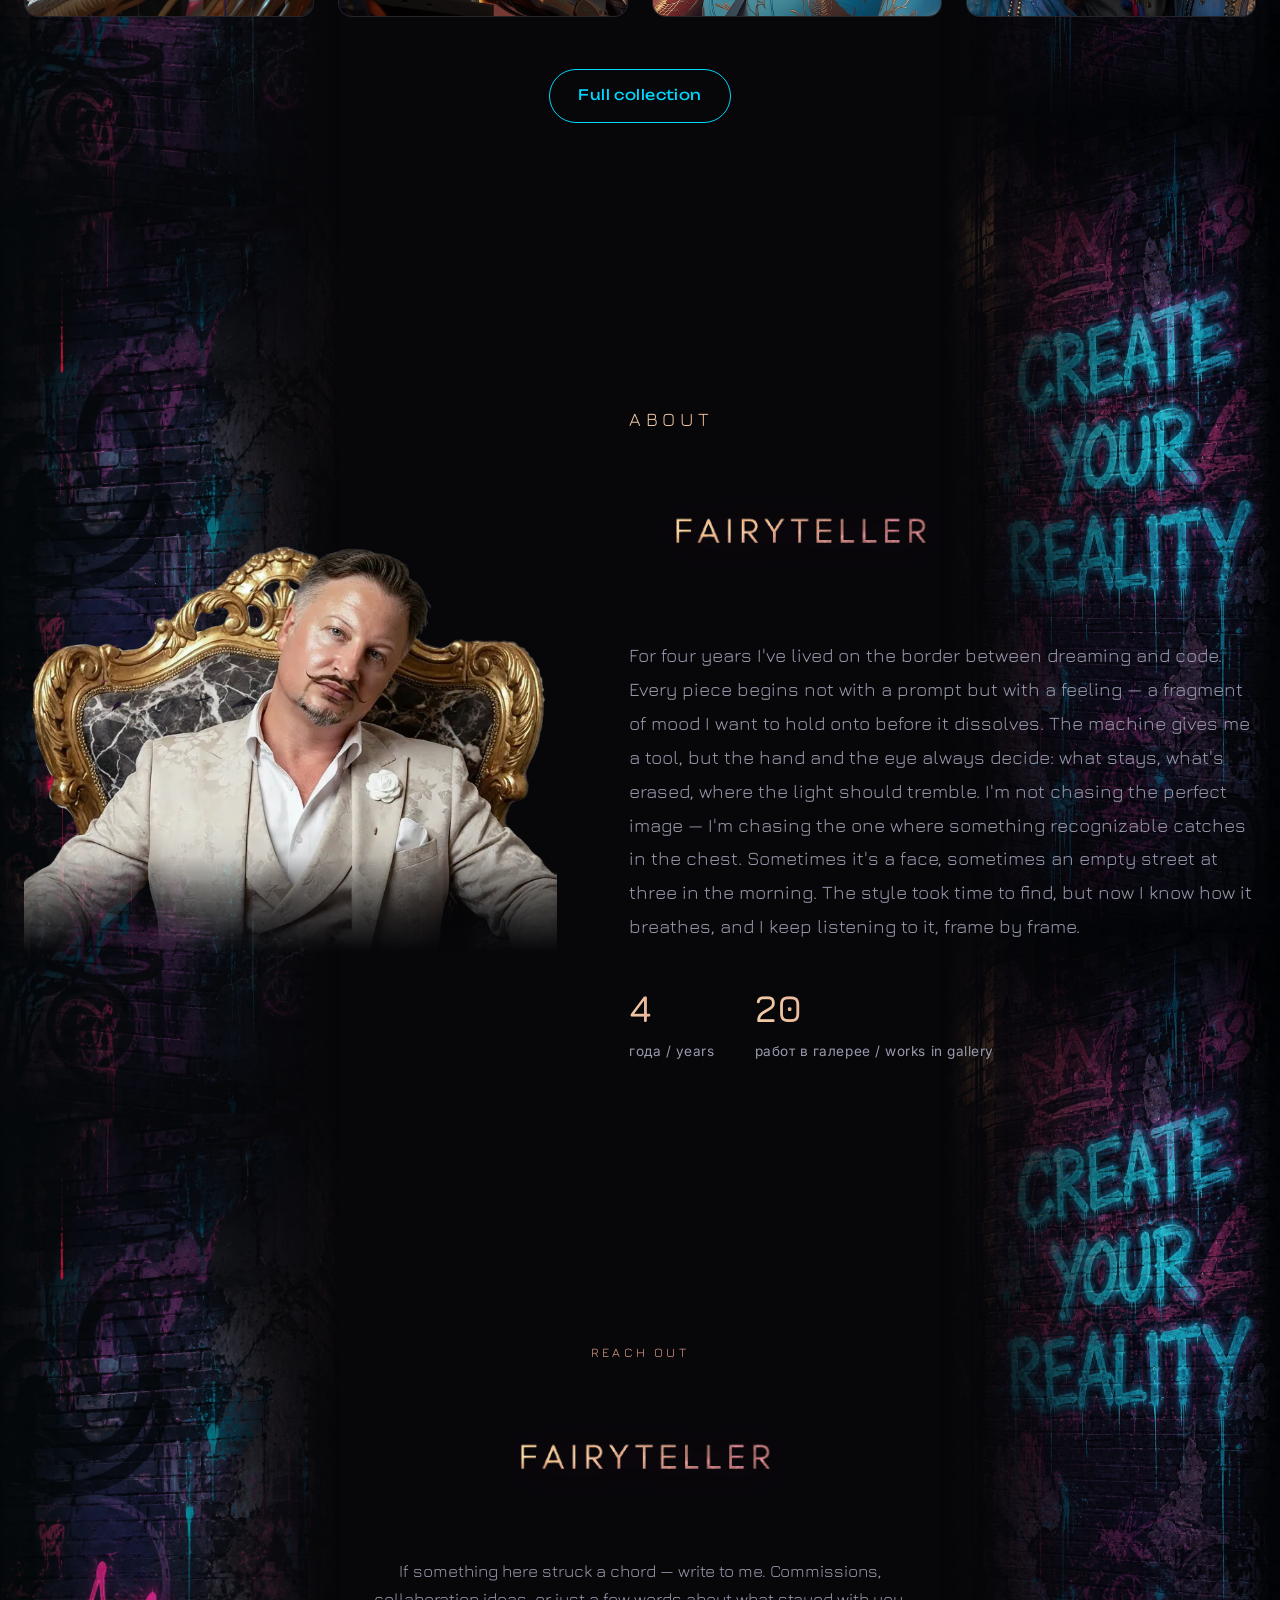
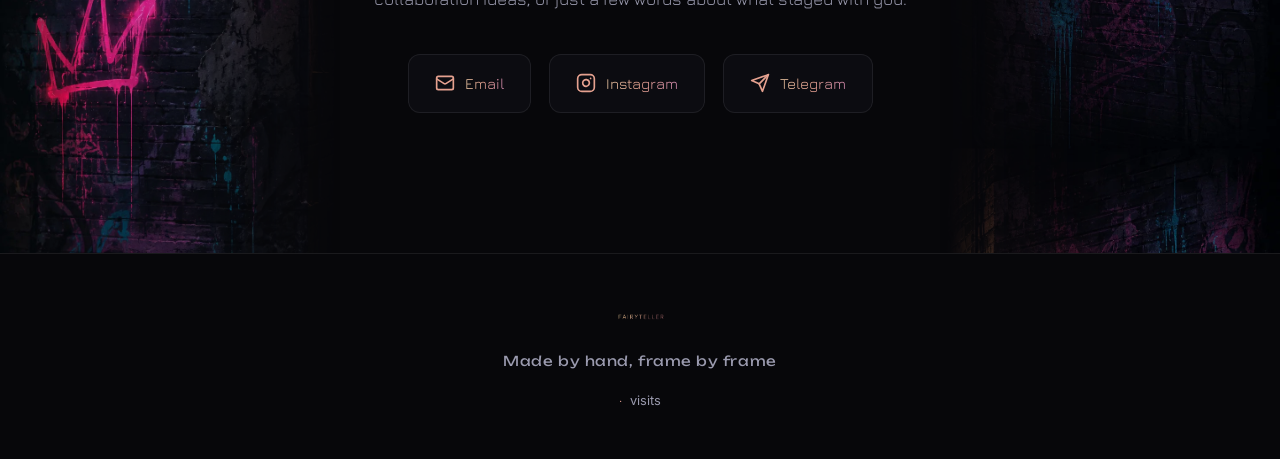
==== commit 32649d26: "Fix mobile hero banner overlapping menu button Desktop centering (top:50%/translateY(-50%)) leaked i" ====
--- a/index.html
+++ b/index.html
@@ -29,7 +29,7 @@
   <link rel="preconnect" href="https://fonts.gstatic.com" crossorigin>
   <link href="https://fonts.googleapis.com/css2?family=Unbounded:wght@400;600;700;800&family=Jura:wght@300;400;500;600&family=Inter:wght@400;500;600&display=swap&subset=cyrillic,latin" rel="stylesheet">
 
-  <link rel="stylesheet" href="css/style.css?v=14">
+  <link rel="stylesheet" href="css/style.css?v=15">
 </head>
 <body>
 
@@ -128,7 +128,7 @@
             <div class="lbl">года / years</div>
           </div>
           <div class="about__stat">
-            <div class="num"><span data-count="20">20</span></div>
+            <div class="num"><span data-count="43">43</span></div>
             <div class="lbl">работ в галерее / works in gallery</div>
           </div>
         </div>
@@ -153,7 +153,7 @@
           <svg viewBox="0 0 24 24" fill="none" stroke-width="2" stroke-linecap="round" stroke-linejoin="round"><rect x="2" y="2" width="20" height="20" rx="5"/><path d="M16 11.37A4 4 0 1 1 12.63 8 4 4 0 0 1 16 11.37z"/><line x1="17.5" y1="6.5" x2="17.51" y2="6.5"/></svg>
           <span data-i18n="contact.instagram">Instagram</span>
         </a>
-        <a class="contact__link" href="https://t.me/fairytellerart" target="_blank" rel="noopener">
+        <a class="contact__link" href="https://t.me/+6Evr5orEgt05M2Fi" target="_blank" rel="noopener">
           <svg viewBox="0 0 24 24" fill="none" stroke-width="2" stroke-linecap="round" stroke-linejoin="round"><path d="m22 2-7 20-4-9-9-4Z"/><path d="M22 2 11 13"/></svg>
           <span data-i18n="contact.telegram">Telegram</span>
         </a>
--- a/css/style.css
+++ b/css/style.css
@@ -273,11 +273,15 @@
 .hero__cta:hover { background: rgba(255,31,116,0.1); box-shadow: var(--pink-glow); transform: translateY(-2px); }
 .hero__cta svg { width: 16px; height: 16px; }
 
-/* баннер из избранных работ — без рамки, правый край экрана, левый край растворяется в фон */
+/* видео-баннер — без рамки, правый край экрана, левый край растворяется в фон.
+   Ролики 16:9 — блок держит их родную пропорцию и центрируется по высоте hero,
+   вместо растяжения на всю высоту (как было с картинками через object-fit:cover). */
 .hero__banner {
   position: absolute;
-  top: 0; right: 0; bottom: 0;
+  top: 50%; right: 0;
   width: 56%;
+  aspect-ratio: 16 / 9;
+  transform: translateY(-50%);
   z-index: 0;
   -webkit-mask-image: linear-gradient(90deg, transparent 0%, rgba(0,0,0,0.5) 18%, black 42%);
   mask-image: linear-gradient(90deg, transparent 0%, rgba(0,0,0,0.5) 18%, black 42%);
@@ -286,12 +290,20 @@
   position: absolute; inset: 0;
   opacity: 0;
   transition: opacity 1.2s var(--ease);
+  /* лёгкое растворение верхнего/нижнего края кадра — слабее, чем боковая маска на .hero__banner */
+  -webkit-mask-image: linear-gradient(180deg, transparent 0%, black 8%, black 92%, transparent 100%);
+  mask-image: linear-gradient(180deg, transparent 0%, black 8%, black 92%, transparent 100%);
 }
 .hero__slide.is-active { opacity: 1; }
 .hero__slide img {
   width: 100%; height: 100%; object-fit: cover;
   transform: scale(1);
   will-change: transform;
+}
+/* видео показывается целиком, в родной пропорции 16:9, без обрезки и без зума */
+.hero__slide video {
+  width: 100%; height: 100%; object-fit: contain;
+  display: block;
 }
 /* Ken Burns: медленный зум длиннее времени показа слайда (9s vs 4.5s смены),
    чтобы движение не успевало «дёргаться» об конец анимации при кроссфейде.
@@ -878,8 +890,10 @@
   .hero { flex-direction: column; justify-content: center; padding: 100px 0 40px; }
   .hero__banner {
     position: relative;
+    top: auto; right: auto;
     width: 100%;
-    aspect-ratio: 16 / 11;
+    aspect-ratio: 16 / 9;
+    transform: none;
     order: -1;
     -webkit-mask-image: linear-gradient(180deg, black 55%, transparent 100%);
     mask-image: linear-gradient(180deg, black 55%, transparent 100%);
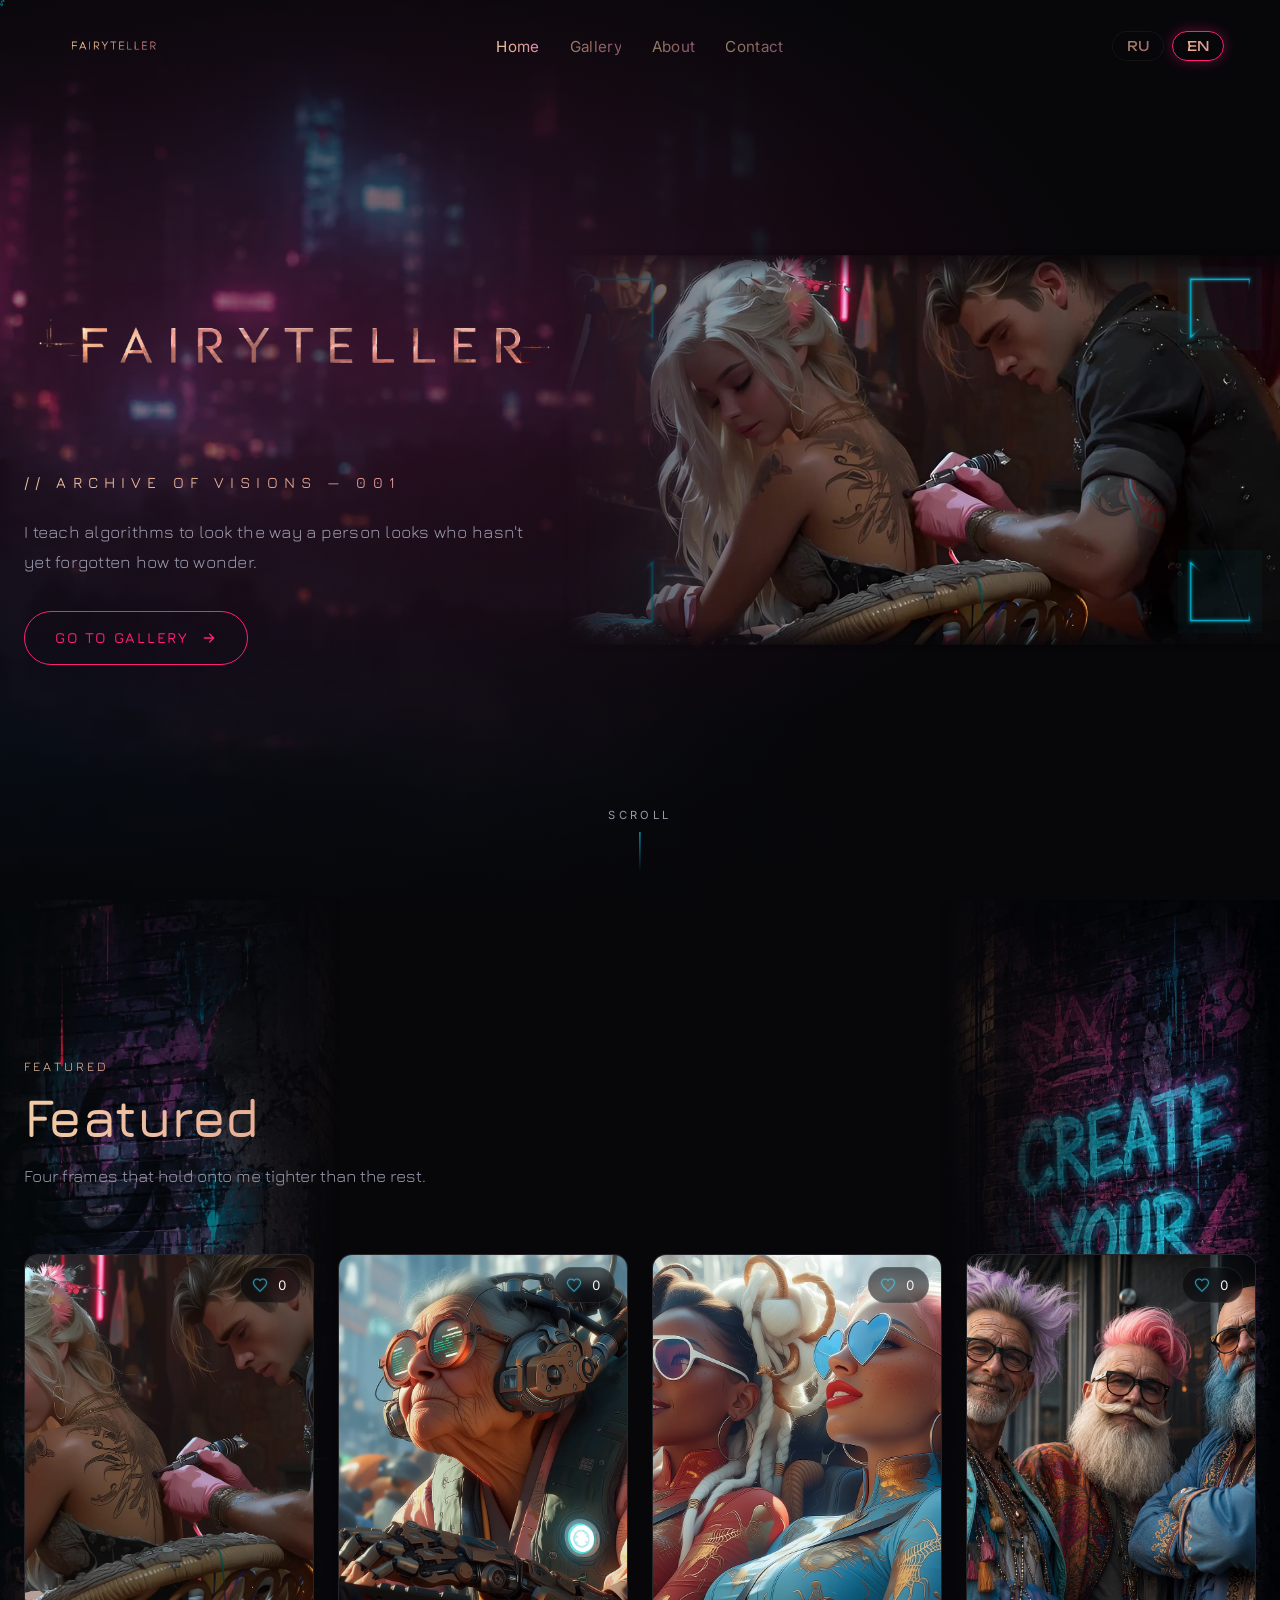
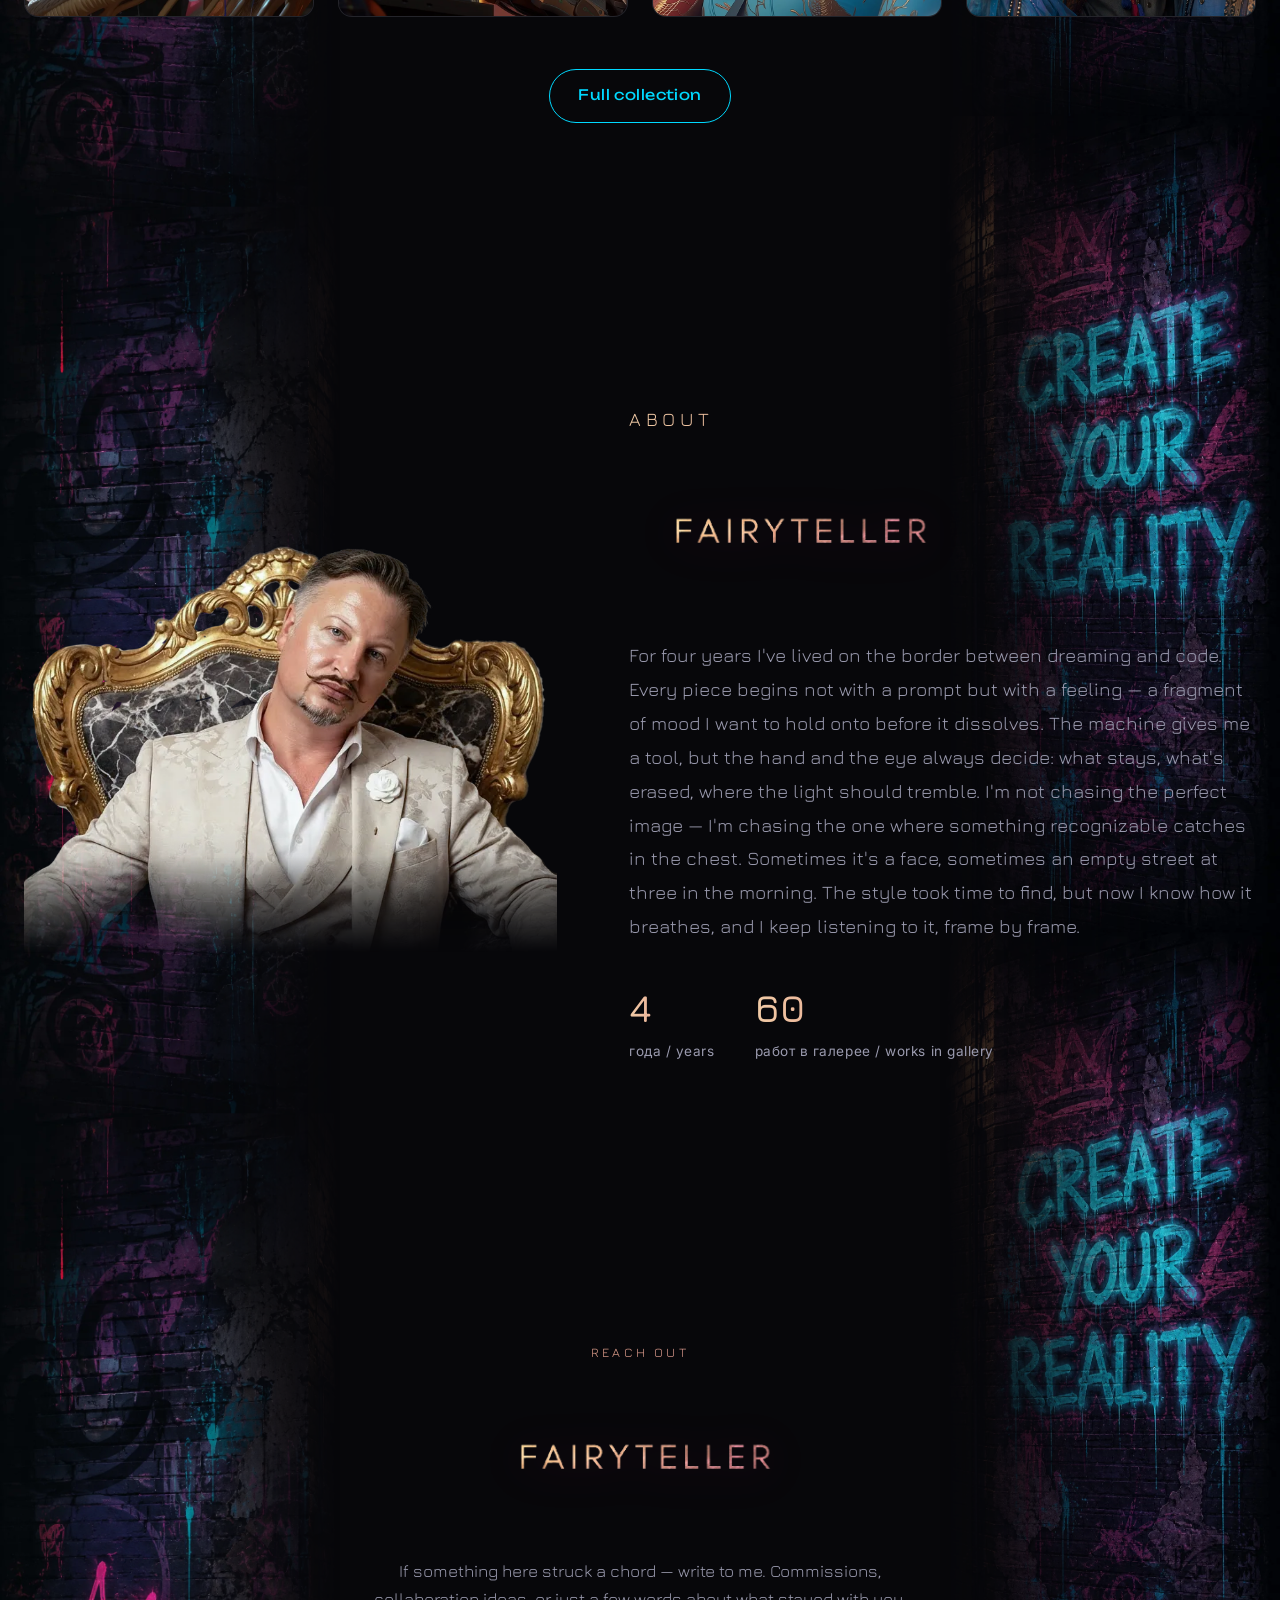
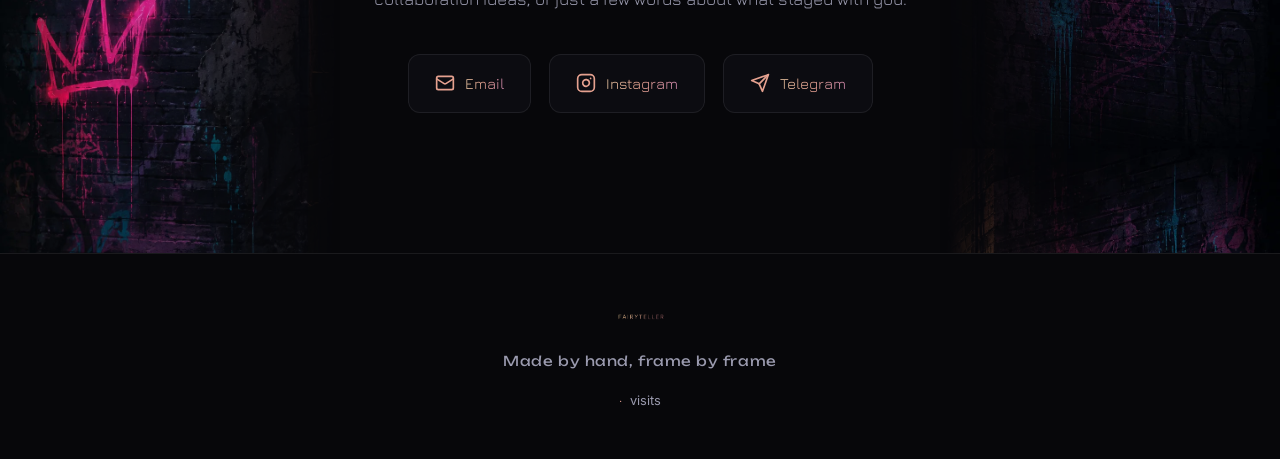
==== commit bcd4bc50: "Add 69 new gallery works (fantasyart, streetart, cyberpunk) Convert new source paintings to WebP (pr" ====
--- a/index.html
+++ b/index.html
@@ -128,7 +128,7 @@
             <div class="lbl">года / years</div>
           </div>
           <div class="about__stat">
-            <div class="num"><span data-count="43">43</span></div>
+            <div class="num"><span data-count="112">112</span></div>
             <div class="lbl">работ в галерее / works in gallery</div>
           </div>
         </div>
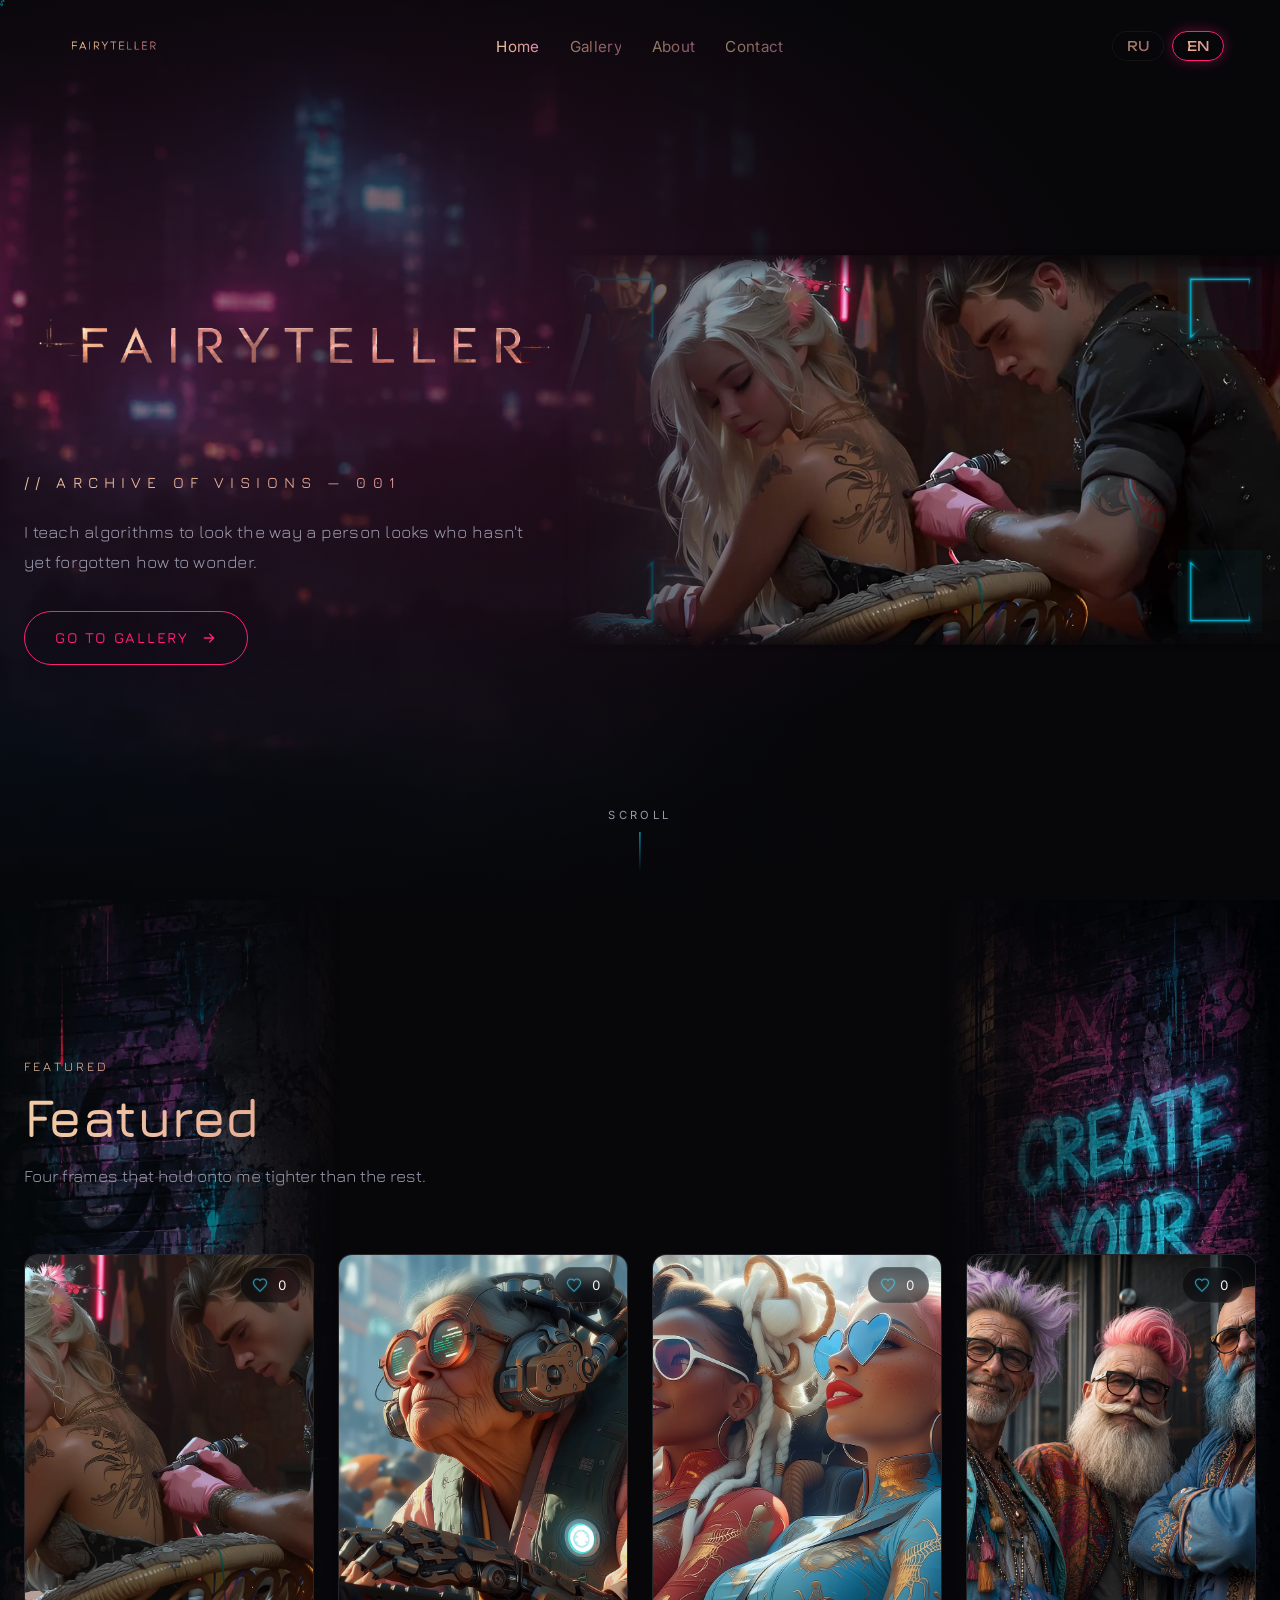
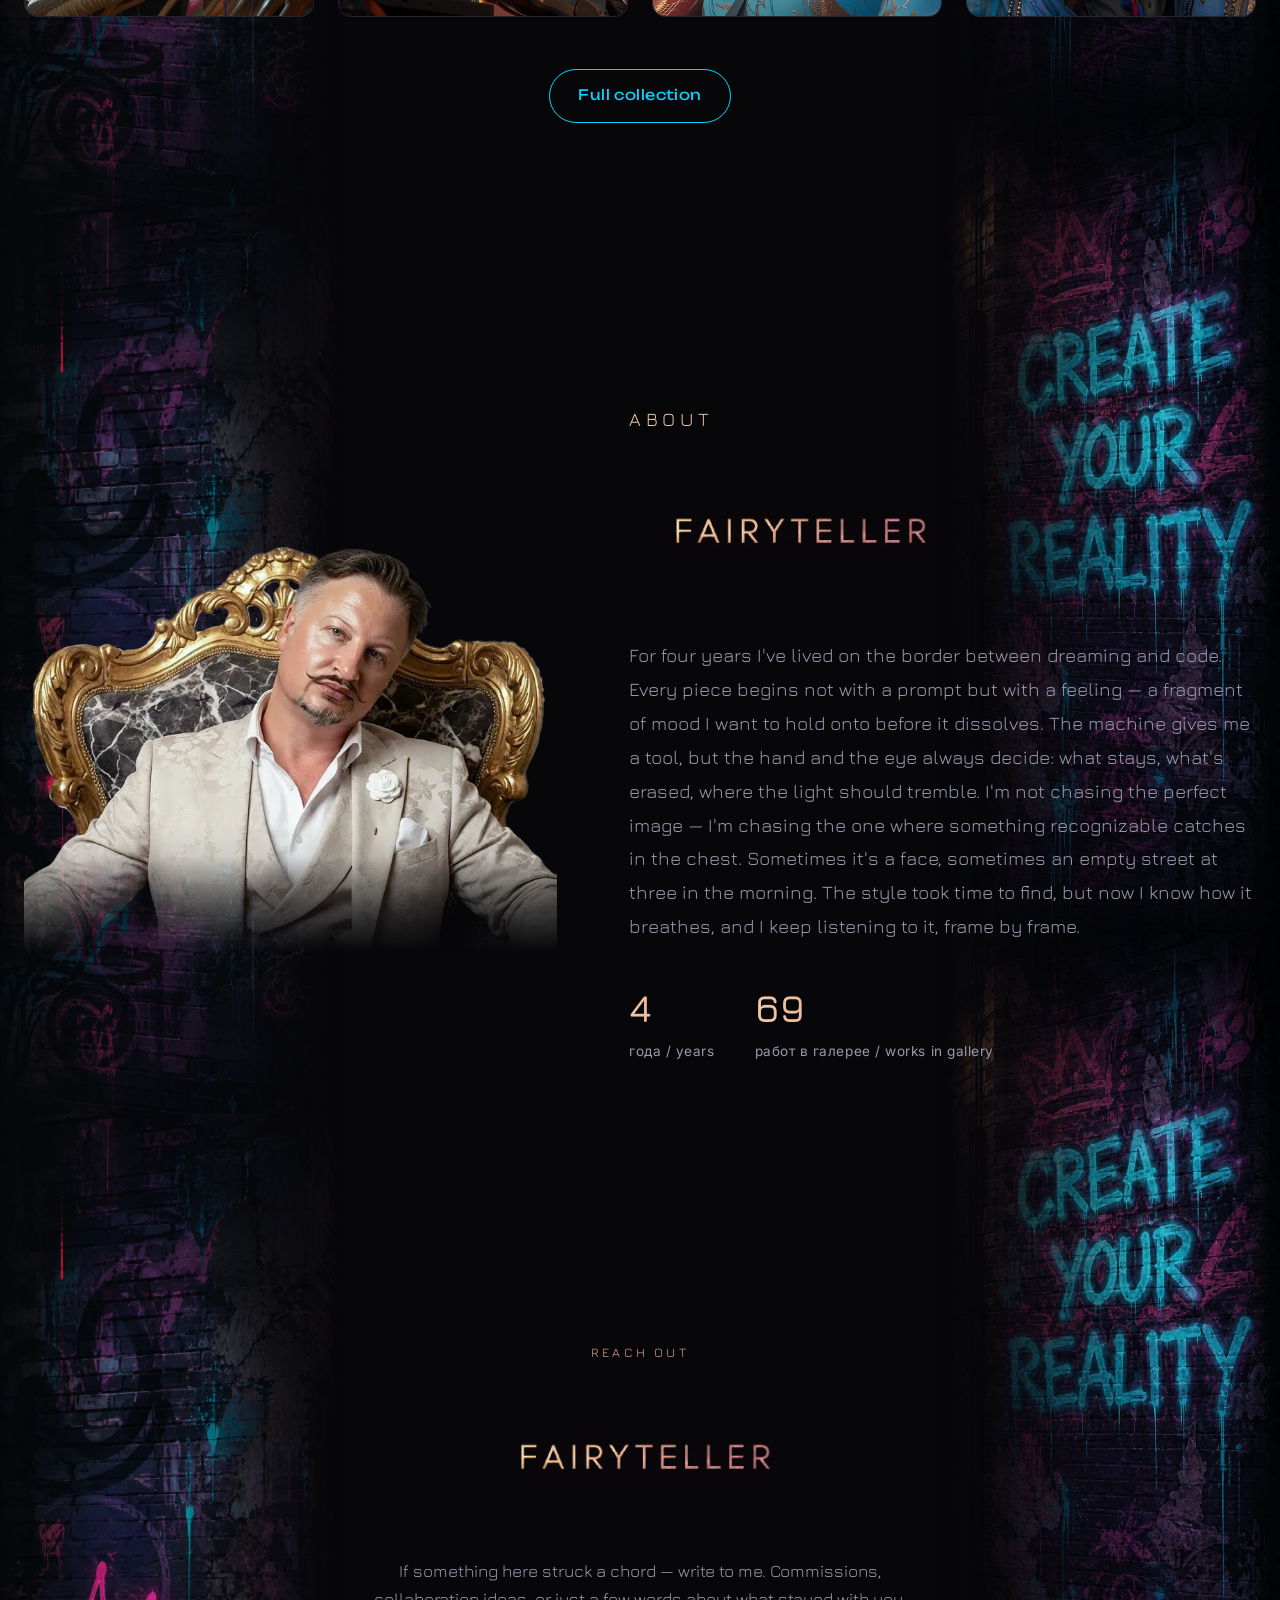
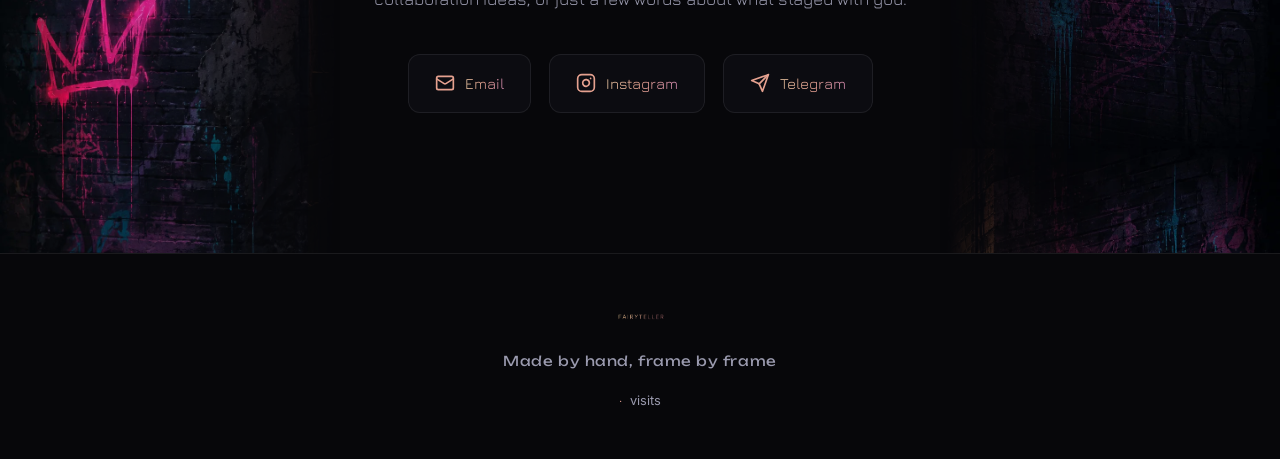
==== commit c9327039: "Add 18 new gallery works (fantasyart, streetart, cyberpunk) 113-130: 13 fantasyart, 4 streetart, 1 c" ====
--- a/index.html
+++ b/index.html
@@ -29,7 +29,7 @@
   <link rel="preconnect" href="https://fonts.gstatic.com" crossorigin>
   <link href="https://fonts.googleapis.com/css2?family=Unbounded:wght@400;600;700;800&family=Jura:wght@300;400;500;600&family=Inter:wght@400;500;600&display=swap&subset=cyrillic,latin" rel="stylesheet">
 
-  <link rel="stylesheet" href="css/style.css?v=15">
+  <link rel="stylesheet" href="css/style.css?v=16">
 </head>
 <body>
 
@@ -128,7 +128,7 @@
             <div class="lbl">года / years</div>
           </div>
           <div class="about__stat">
-            <div class="num"><span data-count="112">112</span></div>
+            <div class="num"><span data-count="130">130</span></div>
             <div class="lbl">работ в галерее / works in gallery</div>
           </div>
         </div>
@@ -170,9 +170,9 @@
     <p class="footer__visits"><span class="vnum">·</span> <span data-i18n="visits.label">визитов</span></p>
   </footer>
 
-  <script src="js/works.js?v=14"></script>
-  <script src="js/i18n.js?v=14"></script>
-  <script src="js/supabase.js?v=14"></script>
-  <script src="js/main.js?v=14"></script>
+  <script src="js/works.js?v=16"></script>
+  <script src="js/i18n.js?v=16"></script>
+  <script src="js/supabase.js?v=16"></script>
+  <script src="js/main.js?v=16"></script>
 </body>
 </html>
--- a/css/style.css
+++ b/css/style.css
@@ -639,7 +639,17 @@
 .gallery__grid .work.is-hidden { display: none; }
 
 @media (max-width: 980px) { .gallery__grid { column-count: 2; } }
-@media (max-width: 560px)  { .gallery__grid { column-count: 1; } }
+@media (max-width: 560px) {
+  /* Одна колонка = порядок = DOM-порядок works.js (старые -> новые).
+     Переворачиваем визуально, чтобы новые работы были сверху, не трогая сам массив. */
+  .gallery__grid {
+    column-count: 1;
+    display: flex;
+    flex-direction: column-reverse;
+    gap: clamp(14px, 2vw, 24px);
+  }
+  .gallery__grid .work { margin-bottom: 0; }
+}
 
 /* лайтбокс */
 .lightbox {
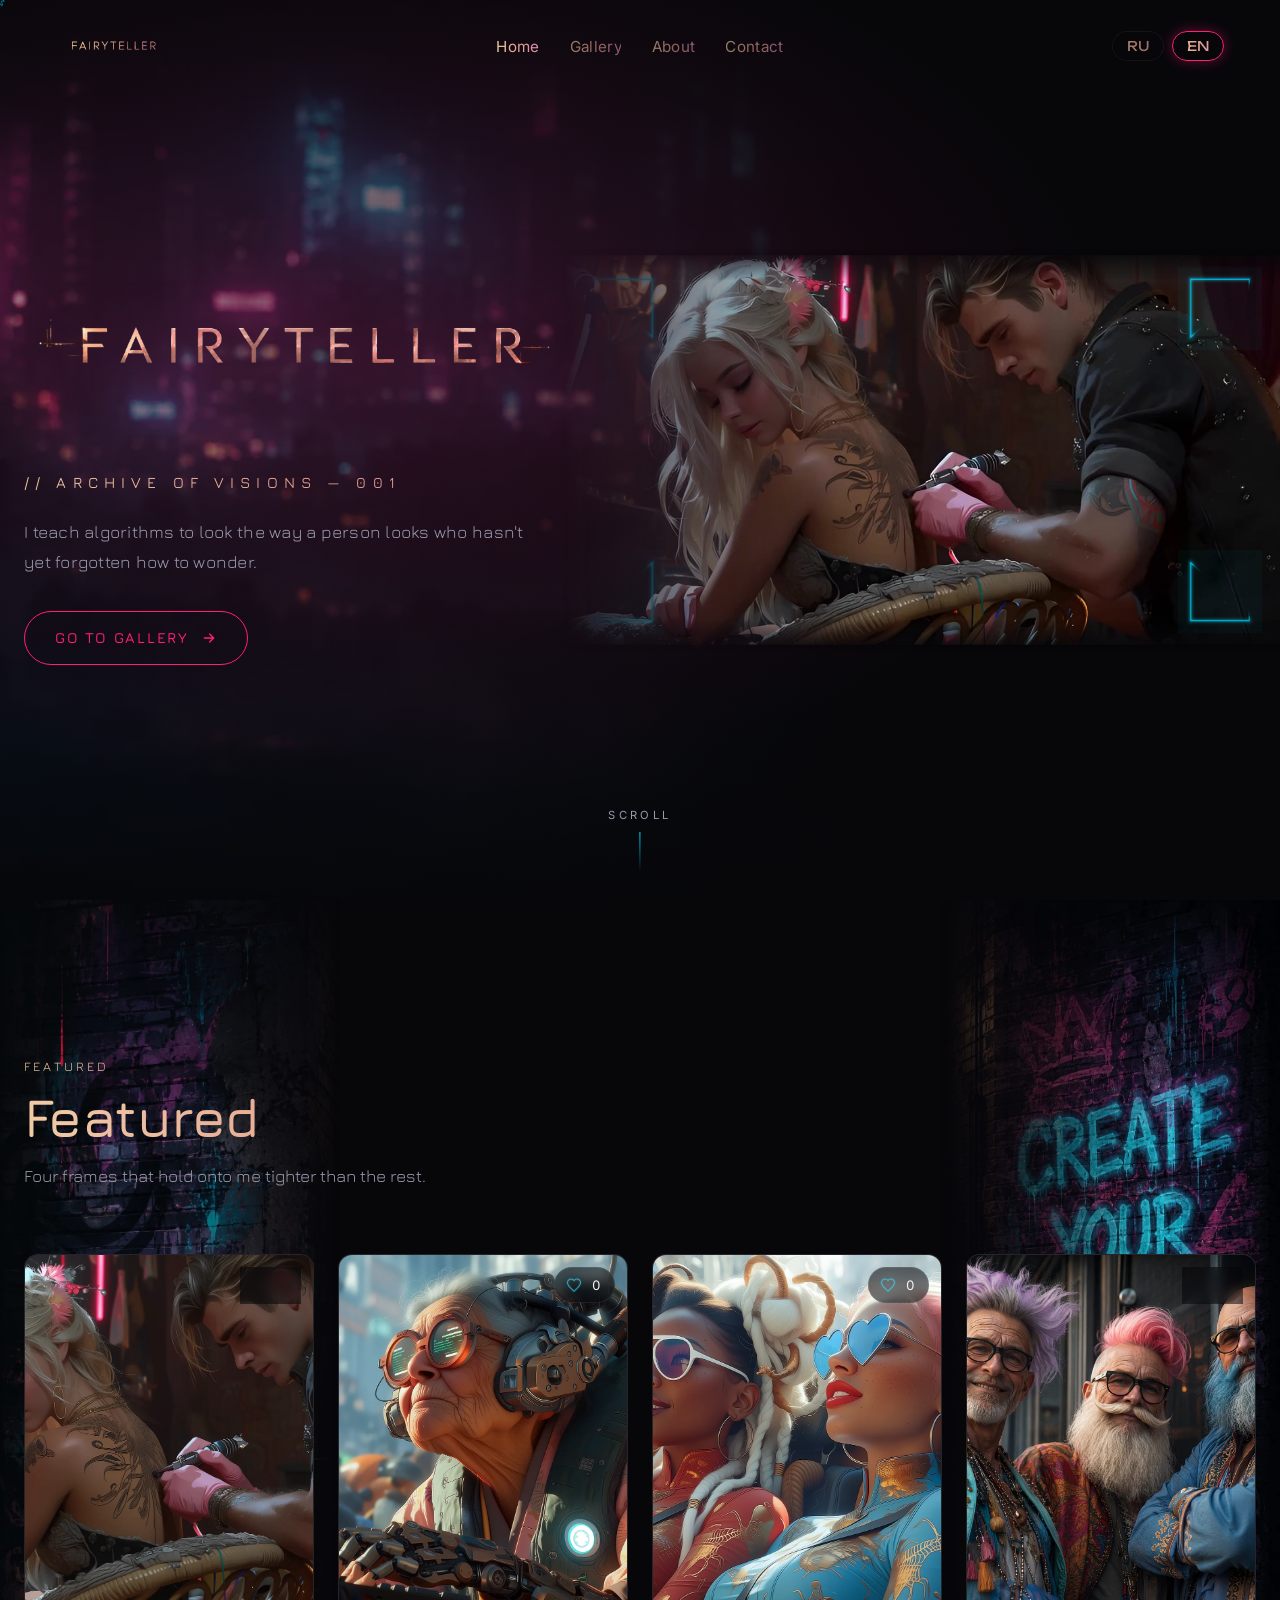
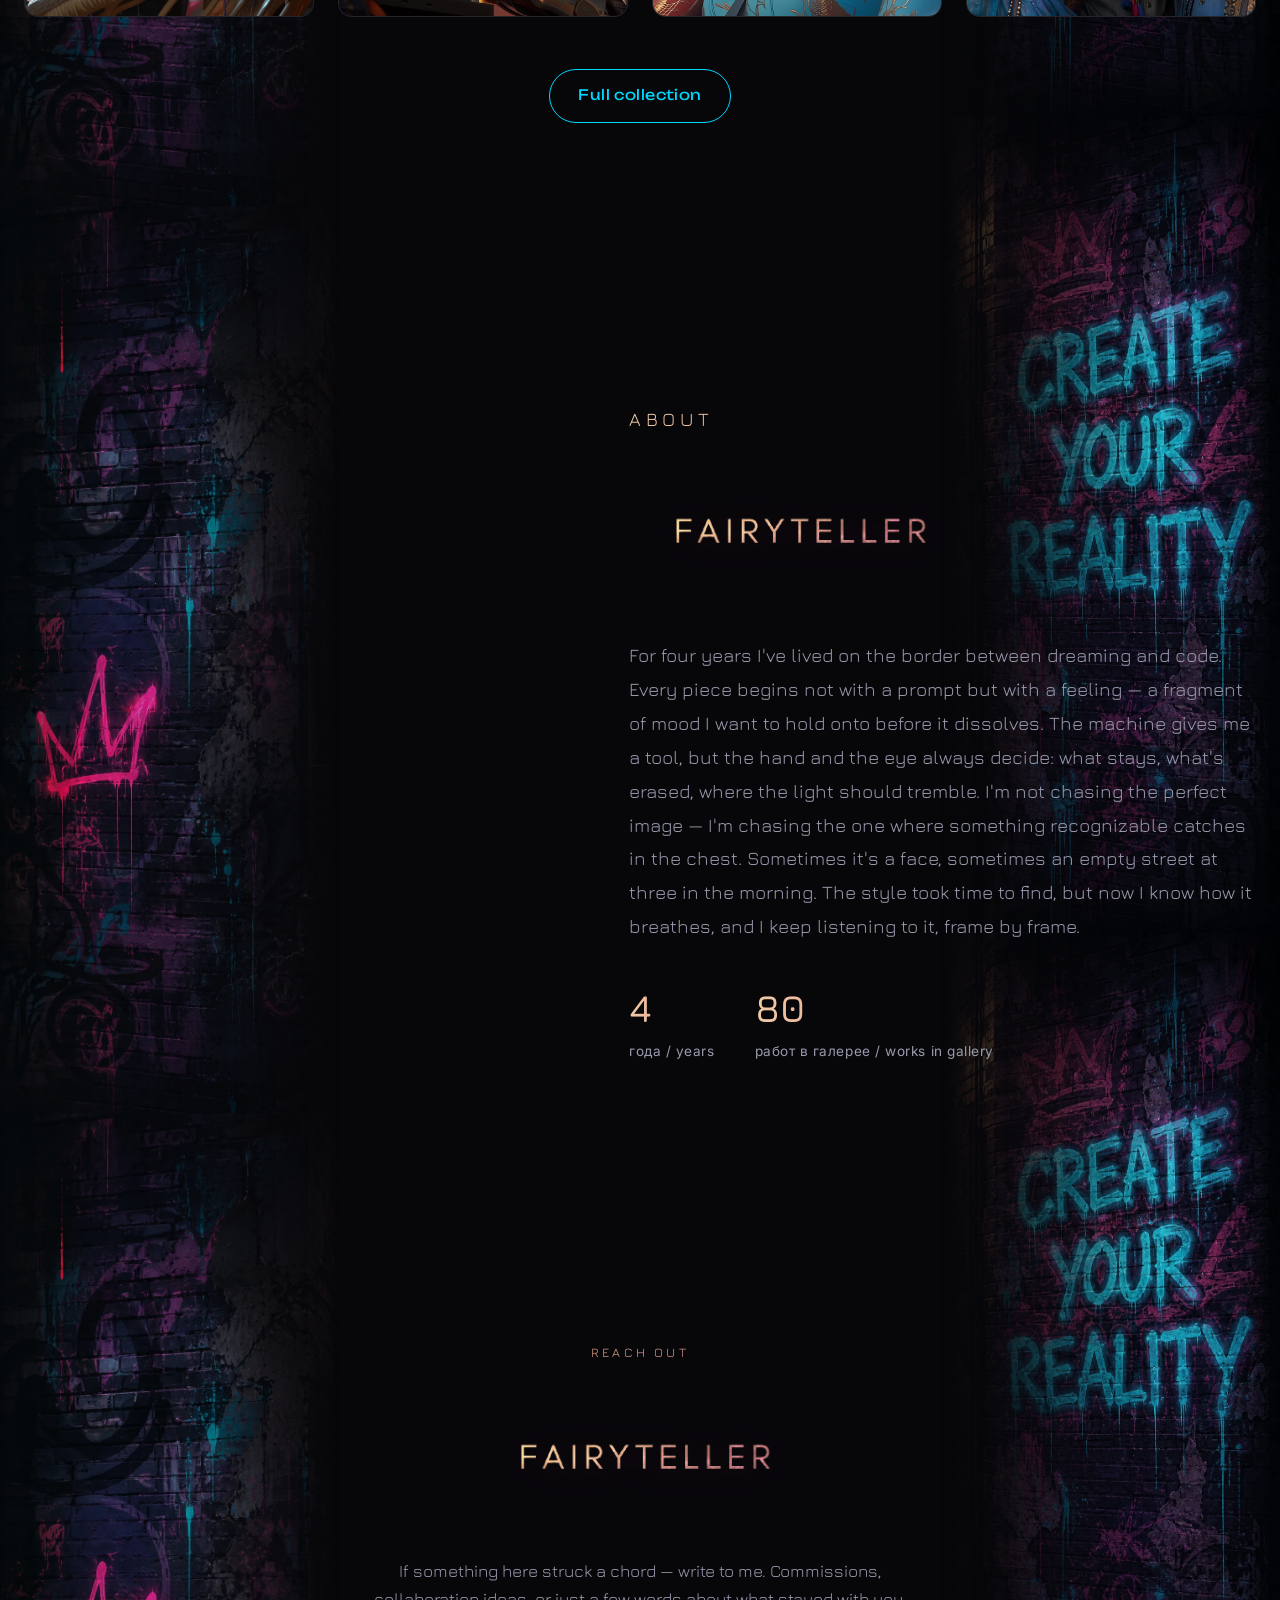
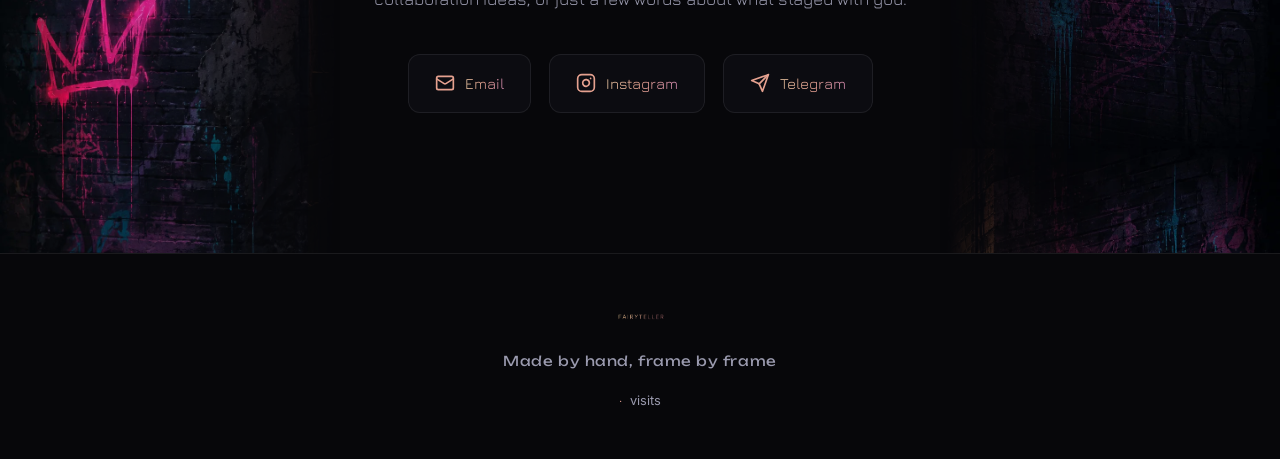
==== commit 8052dbe0: "Add 12 new gallery works (fantasyart, streetart, cyberpunk) 131-142: 6 fantasyart, 2 streetart, 4 cy" ====
--- a/index.html
+++ b/index.html
@@ -29,7 +29,7 @@
   <link rel="preconnect" href="https://fonts.gstatic.com" crossorigin>
   <link href="https://fonts.googleapis.com/css2?family=Unbounded:wght@400;600;700;800&family=Jura:wght@300;400;500;600&family=Inter:wght@400;500;600&display=swap&subset=cyrillic,latin" rel="stylesheet">
 
-  <link rel="stylesheet" href="css/style.css?v=16">
+  <link rel="stylesheet" href="css/style.css?v=17">
 </head>
 <body>
 
@@ -128,7 +128,7 @@
             <div class="lbl">года / years</div>
           </div>
           <div class="about__stat">
-            <div class="num"><span data-count="130">130</span></div>
+            <div class="num"><span data-count="142">142</span></div>
             <div class="lbl">работ в галерее / works in gallery</div>
           </div>
         </div>
@@ -170,9 +170,9 @@
     <p class="footer__visits"><span class="vnum">·</span> <span data-i18n="visits.label">визитов</span></p>
   </footer>
 
-  <script src="js/works.js?v=16"></script>
-  <script src="js/i18n.js?v=16"></script>
-  <script src="js/supabase.js?v=16"></script>
-  <script src="js/main.js?v=16"></script>
+  <script src="js/works.js?v=17"></script>
+  <script src="js/i18n.js?v=17"></script>
+  <script src="js/supabase.js?v=17"></script>
+  <script src="js/main.js?v=17"></script>
 </body>
 </html>
